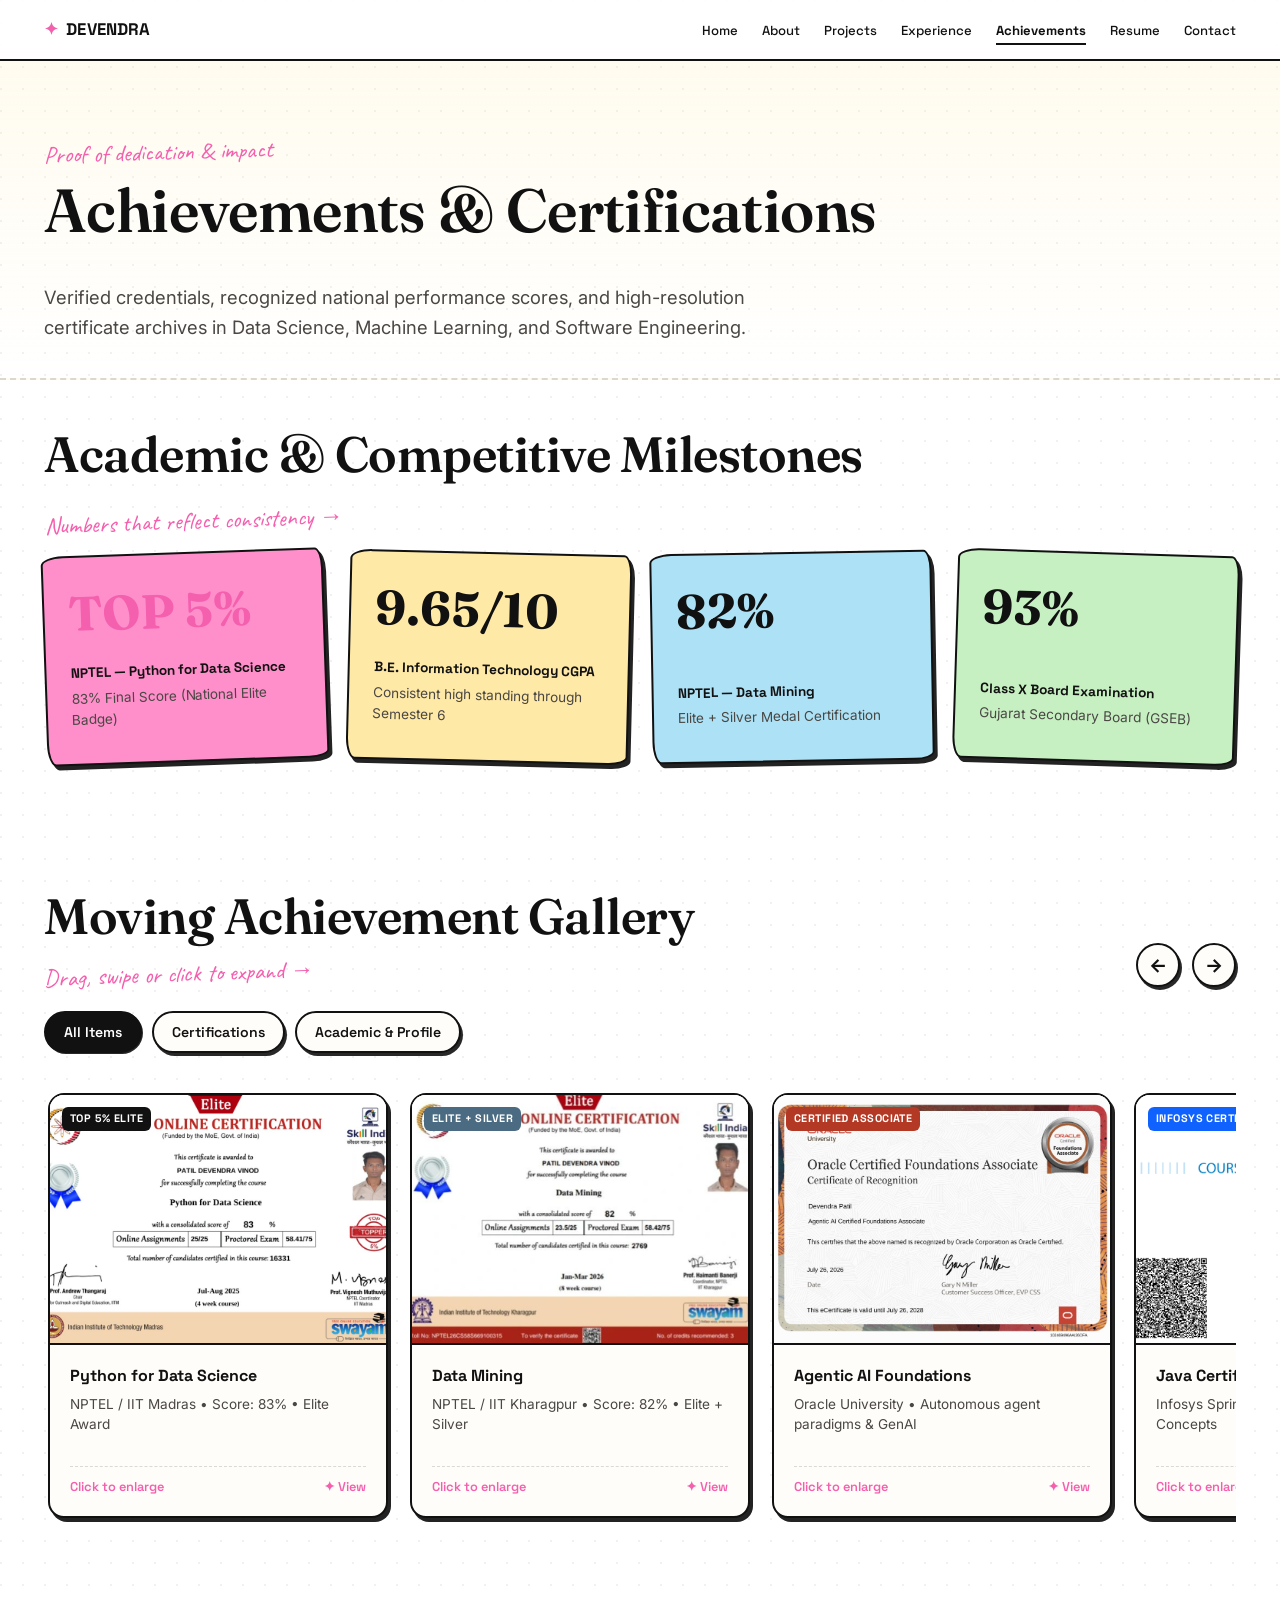
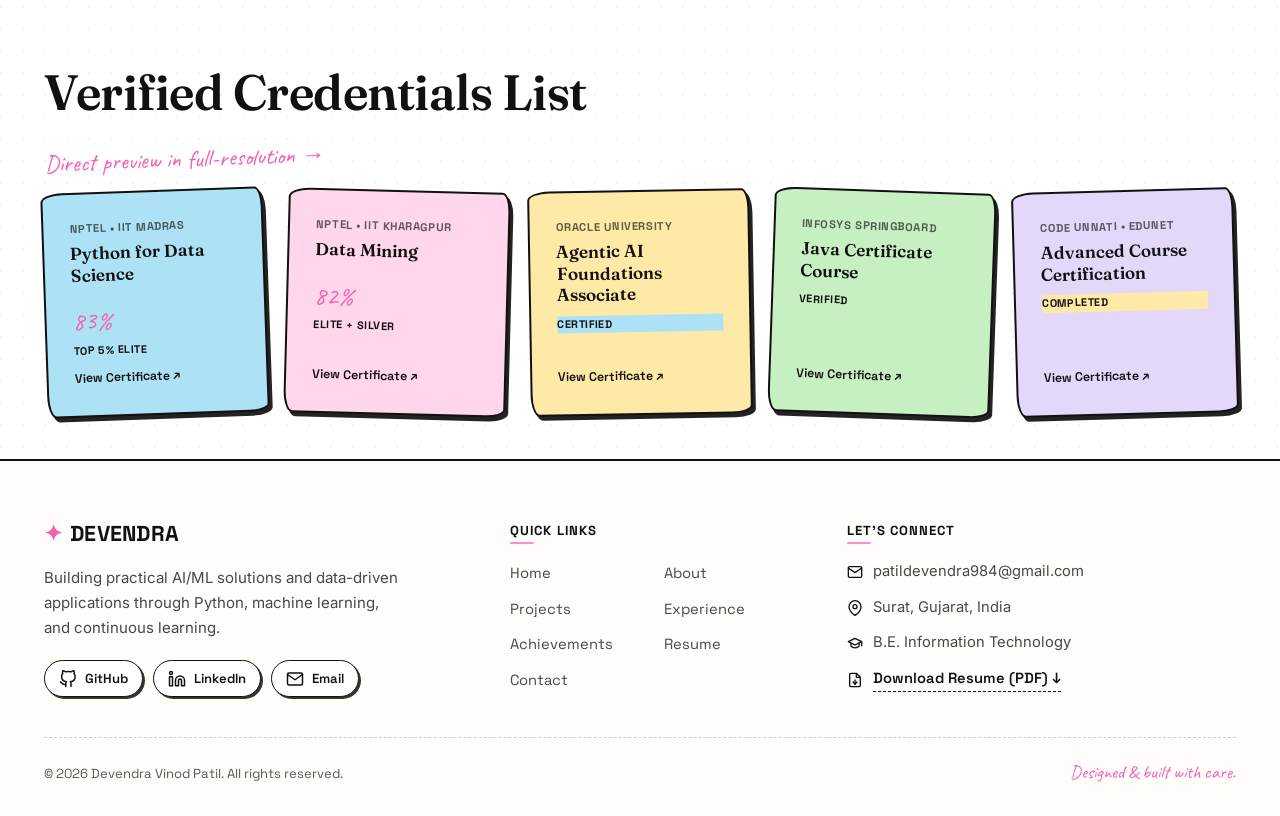
==== achievements.html @ 569b4547 "feat: portfolio release with responsive case studies and contact social icons" ====
<!DOCTYPE html>
<html lang="en">

<head>
    <meta charset="UTF-8">
    <meta name="viewport" content="width=device-width, initial-scale=1.0">
    <title>Achievements &amp; Certifications — Devendra Vinod Patil | AI/ML Portfolio</title>
    <meta name="description"
        content="Verified certifications, academic honors, and moving achievement photo gallery of Devendra Vinod Patil — NPTEL Elite, CGPA 9.65/10, Oracle, Infosys, and Code Unnati credentials.">
    <meta property="og:title" content="Achievements & Certifications — Devendra Vinod Patil | AI/ML Portfolio">
    <meta property="og:description" content="Department topper honors, academic merit awards, and certified credentials from Oracle, NPTEL, Infosys, and Edunet.">
    <meta property="og:type" content="website">
    <meta property="og:image" content="images/award-ckpcet-silver.png">
    <meta name="twitter:card" content="summary_large_image">

    <meta name="author" content="Devendra Vinod Patil">

    <!-- Google Fonts -->
    <link rel="preconnect" href="https://fonts.googleapis.com">
    <link rel="preconnect" href="https://fonts.gstatic.com" crossorigin>
    <link
        href="https://fonts.googleapis.com/css2?family=Fraunces:ital,opsz,wght@0,9..144,300;0,9..144,450;0,9..144,600;0,9..144,700;0,9..144,900;1,9..144,500&family=Space+Grotesk:wght@400;500;600;700&family=Caveat:wght@500;600;700&family=Inter:wght@400;500;600&display=swap"
        rel="stylesheet">

    <link rel="stylesheet" href="css/style.css">
    <link rel="icon" type="image/svg+xml" href="favicon.svg">
</head>

<body>

    <!-- HEADER & NAVIGATION -->
    <header>
        <div class="nav-inner">
            <a href="index.html" class="logo"><span class="star">&#10022;</span> DEVENDRA</a>
            <nav class="primary-nav" aria-label="Primary">
                <ul class="nav-links">
                    <li><a href="index.html">Home</a></li>
                    <li><a href="about.html">About</a></li>
                    <li><a href="projects.html">Projects</a></li>
                    <li><a href="experience.html">Experience</a></li>
                    <li><a href="achievements.html" class="nav-active">Achievements</a></li>
                    <li><a href="resume.html">Resume</a></li>
                    <li><a href="contact.html">Contact</a></li>
                </ul>
            </nav>
            <button class="burger" id="burger" aria-label="Open menu" aria-expanded="false">
                <span></span><span></span><span></span>
            </button>
        </div>
    </header>

    <!-- MOBILE OVERLAY MENU -->
    <div class="mobile-menu" id="mobileMenu">
        <button class="mm-close" id="mmClose" aria-label="Close menu">&times;</button>
        <a href="index.html" class="mm-link">Home</a>
        <a href="about.html" class="mm-link">About</a>
        <a href="projects.html" class="mm-link">Projects</a>
        <a href="experience.html" class="mm-link">Experience</a>
        <a href="achievements.html" class="mm-link">Achievements</a>
        <a href="resume.html" class="mm-link">Resume</a>
        <a href="contact.html" class="mm-link">Contact</a>
    </div>

    <main id="top">

        <!-- PAGE HERO -->
        <section class="page-hero">
            <div class="container">
                <span class="hero-eyebrow">Proof of dedication &amp; impact</span>
                <h1>Achievements &amp; Certifications</h1>
                <svg class="doodle-underline" viewBox="0 0 150 14" aria-hidden="true">
                    <path d="M3 8 Q 40 -2, 75 8 T 147 8" />
                </svg>
                <p class="page-hero-sub">
                    Verified credentials, recognized national performance scores, and high-resolution certificate
                    archives in Data Science, Machine Learning, and Software Engineering.
                </p>
            </div>
        </section>

        <!-- ACADEMIC MILESTONES NUMERICAL GRID -->
        <section id="academic-milestones" style="padding-top:48px; padding-bottom:48px;">
            <div class="container">
                <div class="section-head reveal">
                    <h2>Academic &amp; Competitive Milestones</h2>
                    <span class="section-tag">Numbers that reflect consistency &rarr;</span>
                </div>

                <div class="ach-grid">
                    <!-- Achievement 1 -->
                    <div class="card ach-card reveal">
                        <div class="ach-num" style="color:var(--pink-deep);">TOP 5%</div>
                        <div>
                            <div class="ach-label">NPTEL — Python for Data Science</div>
                            <div class="ach-sub">83% Final Score (National Elite Badge)</div>
                        </div>
                    </div>

                    <!-- Achievement 2 -->
                    <div class="card ach-card reveal reveal-delay-1">
                        <div class="ach-num">9.65/10</div>
                        <div>
                            <div class="ach-label">B.E. Information Technology CGPA</div>
                            <div class="ach-sub">Consistent high standing through Semester 6</div>
                        </div>
                    </div>

                    <!-- Achievement 3 -->
                    <div class="card ach-card reveal reveal-delay-2">
                        <div class="ach-num">82%</div>
                        <div>
                            <div class="ach-label">NPTEL — Data Mining</div>
                            <div class="ach-sub">Elite + Silver Medal Certification</div>
                        </div>
                    </div>

                    <!-- Achievement 4 -->
                    <div class="card ach-card reveal reveal-delay-3">
                        <div class="ach-num">93%</div>
                        <div>
                            <div class="ach-label">Class X Board Examination</div>
                            <div class="ach-sub">Gujarat Secondary Board (GSEB)</div>
                        </div>
                    </div>
                </div>
            </div>
        </section>

        <!-- MOVING PHOTO GALLERY & CERTIFICATE VIEWER -->
        <section class="gallery-section" id="gallery">
            <div class="container">
                <div class="gallery-header-row">
                    <div>
                        <div class="section-head" style="margin-bottom:0;">
                            <h2>Moving Achievement Gallery</h2>
                            <span class="section-tag">Drag, swipe or click to expand &rarr;</span>
                        </div>
                    </div>

                    <!-- Controls for Manual Carousel Interaction -->
                    <div class="gallery-controls">
                        <button class="gallery-ctrl-btn" id="galleryPrevBtn"
                            aria-label="Previous certificate">&larr;</button>
                        <button class="gallery-ctrl-btn" id="galleryNextBtn"
                            aria-label="Next certificate">&rarr;</button>
                    </div>
                </div>

                <!-- Gallery Category Filter Tabs -->
                <div class="filter-bar" style="margin-top:10px; margin-bottom:24px;">
                    <button class="gallery-filter-btn filter-btn active" data-gallery-filter="all">All Items</button>
                    <button class="gallery-filter-btn filter-btn" data-gallery-filter="cert">Certifications</button>
                    <button class="gallery-filter-btn filter-btn" data-gallery-filter="academic">Academic &amp;
                        Profile</button>
                </div>

                <!-- Horizontal Sliding Track -->
                <div class="gallery-track-wrap" id="galleryTrackWrap" tabindex="0"
                    aria-label="Interactive certificate and achievement gallery">
                    <div class="gallery-track">

                        <!-- Item 1: NPTEL Python -->
                        <div class="gallery-card" data-category="cert" data-img="images/cert-nptel-python.png"
                            data-title="NPTEL: Python for Data Science"
                            data-caption="Elite Badge — 83% Score (Top 5% National Candidate). Ministry of Education, Govt. of India."
                            data-alt="NPTEL Python for Data Science Certificate">
                            <div class="gallery-img-wrap">
                                <span class="gallery-card-badge">Top 5% Elite</span>
                                <img src="images/cert-nptel-python.png" alt="NPTEL Python for Data Science"
                                    loading="lazy">
                            </div>
                            <div class="gallery-card-body">
                                <div>
                                    <div class="gallery-card-title">Python for Data Science</div>
                                    <p class="gallery-card-caption">NPTEL / IIT Madras &bull; Score: 83% &bull; Elite
                                        Award</p>
                                </div>
                                <div class="gallery-card-footer">
                                    <span>Click to enlarge</span>
                                    <span>&#10022; View</span>
                                </div>
                            </div>
                        </div>

                        <!-- Item 2: NPTEL Data Mining -->
                        <div class="gallery-card" data-category="cert" data-img="images/cert-nptel-data-mining.png"
                            data-title="NPTEL: Data Mining"
                            data-caption="Elite + Silver Medal with 82% Score. Rigorous evaluation in association with IIT Kharagpur."
                            data-alt="NPTEL Data Mining Certificate">
                            <div class="gallery-img-wrap">
                                <span class="gallery-card-badge" style="background:#4A6B82;">Elite + Silver</span>
                                <img src="images/cert-nptel-data-mining.png" alt="NPTEL Data Mining Certificate"
                                    loading="lazy">
                            </div>
                            <div class="gallery-card-body">
                                <div>
                                    <div class="gallery-card-title">Data Mining</div>
                                    <p class="gallery-card-caption">NPTEL / IIT Kharagpur &bull; Score: 82% &bull; Elite
                                        + Silver</p>
                                </div>
                                <div class="gallery-card-footer">
                                    <span>Click to enlarge</span>
                                    <span>&#10022; View</span>
                                </div>
                            </div>
                        </div>

                        <!-- Item 3: Oracle / Agentic AI -->
                        <div class="gallery-card" data-category="cert" data-img="images/cert-oracle.png"
                            data-title="Agentic AI: Certified Foundations Associate"
                            data-caption="Oracle University certified credential in autonomous agent architectures, foundational LLM models, and prompt workflows."
                            data-alt="Agentic AI Certified Foundations Associate Certificate">
                            <div class="gallery-img-wrap">
                                <span class="gallery-card-badge" style="background:#B33924;">Certified Associate</span>
                                <img src="images/cert-oracle.png" alt="Agentic AI Certified Foundations Associate"
                                    loading="lazy">
                            </div>
                            <div class="gallery-card-body">
                                <div>
                                    <div class="gallery-card-title">Agentic AI Foundations</div>
                                    <p class="gallery-card-caption">Oracle University &bull; Autonomous agent paradigms
                                        &amp; GenAI</p>
                                </div>
                                <div class="gallery-card-footer">
                                    <span>Click to enlarge</span>
                                    <span>&#10022; View</span>
                                </div>
                            </div>
                        </div>

                        <!-- Item 4: Infosys Java -->
                        <div class="gallery-card" data-category="cert" data-img="images/cert-infosys.png"
                            data-title="Infosys Springboard: Java Certificate Course"
                            data-caption="Comprehensive certification in Object-Oriented Programming, Java collections, and modular application development."
                            data-alt="Infosys Java Certificate">
                            <div class="gallery-img-wrap">
                                <span class="gallery-card-badge" style="background:#0F62FE;">Infosys Certified</span>
                                <img src="images/cert-infosys.png" alt="Infosys Java Certificate Course" loading="lazy">
                            </div>
                            <div class="gallery-card-body">
                                <div>
                                    <div class="gallery-card-title">Java Certificate Course</div>
                                    <p class="gallery-card-caption">Infosys Springboard &bull; Core Java &amp; OOP
                                        Concepts</p>
                                </div>
                                <div class="gallery-card-footer">
                                    <span>Click to enlarge</span>
                                    <span>&#10022; View</span>
                                </div>
                            </div>
                        </div>

                        <!-- Item 5: Edunet / Code Unnati -->
                        <div class="gallery-card" data-category="cert" data-img="images/cert-edunet.png"
                            data-title="Code Unnati: Advanced Course Certification"
                            data-caption="Edunet Foundation &amp; SAP Code Unnati advanced industry curriculum in digital technologies."
                            data-alt="Code Unnati Advanced Course Certificate">
                            <div class="gallery-img-wrap">
                                <span class="gallery-card-badge" style="background:#198038;">Foundation Award</span>
                                <img src="images/cert-edunet.png" alt="Code Unnati Advanced Course Certificate"
                                    loading="lazy">
                            </div>
                            <div class="gallery-card-body">
                                <div>
                                    <div class="gallery-card-title">Code Unnati Advanced Course</div>
                                    <p class="gallery-card-caption">Edunet Foundation / SAP &bull; Advanced Tech
                                        Curriculum</p>
                                </div>
                                <div class="gallery-card-footer">
                                    <span>Click to enlarge</span>
                                    <span>&#10022; View</span>
                                </div>
                            </div>
                        </div>

                        <!-- Item 6: Digital Learning Excellence Award — CKPCET Campus -->
                        <div class="gallery-card" data-category="academic" data-img="images/award-ckpcet-silver.png"
                            data-title="Digital Learning Excellence Award — CKPCET"
                            data-caption="Award Ceremony at C.K. Pithawala College Campus — Silver Medal &amp; Recognition for NPTEL Python for Data Science (IT Department)."
                            data-alt="Devendra receiving Digital Learning Excellence Award at CKPCET">
                            <div class="gallery-img-wrap">
                                <span class="gallery-card-badge" style="background:#f45fae;">Award Ceremony</span>
                                <img src="images/award-ckpcet-silver.png" alt="CKPCET Award Ceremony" class="pos-faces"
                                    loading="lazy">
                            </div>
                            <div class="gallery-card-body">
                                <div>
                                    <div class="gallery-card-title">Digital Learning Excellence Award</div>
                                    <p class="gallery-card-caption">CKPCET Campus &bull; Silver Medal &bull; Python for
                                        Data Science</p>
                                </div>
                                <div class="gallery-card-footer">
                                    <span>Click to enlarge</span>
                                    <span>&#10022; View</span>
                                </div>
                            </div>
                        </div>

                        <!-- Item 7: Certificate of Appreciation — Top Ranker -->
                        <div class="gallery-card" data-category="academic"
                            data-img="images/award-topper-certificate.png"
                            data-title="Certificate of Appreciation — Top Ranker"
                            data-caption="Felicitation and Certificate of Appreciation awarded to Patil Devendra Vinod as Top Ranker in Information Technology."
                            data-alt="Certificate of Appreciation Top Ranker">
                            <div class="gallery-img-wrap">
                                <span class="gallery-card-badge" style="background:#0F62FE;">Top Ranker</span>
                                <img src="images/award-topper-certificate.png"
                                    alt="Top Ranker Certificate of Appreciation" loading="lazy">
                            </div>
                            <div class="gallery-card-body">
                                <div>
                                    <div class="gallery-card-title">Top Ranker Recognition</div>
                                    <p class="gallery-card-caption">Certificate of Appreciation &bull; Department of
                                        Information Technology&bull;Dewang Mehta IT Award</p>
                                </div>
                                <div class="gallery-card-footer">
                                    <span>Click to enlarge</span>
                                    <span>&#10022; View</span>
                                </div>
                            </div>
                        </div>

                        <!-- Item 8: Felicitation of Toppers Stage Ceremony -->
                        <div class="gallery-card" data-category="academic"
                            data-img="images/award-felicitation-toppers.png"
                            data-title="Felicitation of Toppers Ceremony"
                            data-caption="Grand Felicitation of Toppers stage ceremony with distinguished academic dignitaries and faculty."
                            data-alt="Felicitation of Toppers Ceremony">
                            <div class="gallery-img-wrap">
                                <span class="gallery-card-badge" style="background:#198038;">Felicitation</span>
                                <img src="images/award-felicitation-toppers.png"
                                    alt="Felicitation of Toppers Stage Ceremony" class="pos-faces" loading="lazy">
                            </div>
                            <div class="gallery-card-body">
                                <div>
                                    <div class="gallery-card-title">Felicitation of Toppers</div>
                                    <p class="gallery-card-caption">Stage Ceremony &bull; Honoring High Academic
                                        Achievers</p>
                                </div>
                                <div class="gallery-card-footer">
                                    <span>Click to enlarge</span>
                                    <span>&#10022; View</span>
                                </div>
                            </div>
                        </div>

                        <!-- Item 9: Vibe Coding Seminar Felicitation -->
                        <div class="gallery-card" data-category="academic" data-img="images/award-jivan-jyot-trust.png"
                            data-title="Vibe Coding Seminar Felicitation"
                            data-caption="Felicitation by the college during a Vibe Coding seminar delivered as a representative of Technetics IT, recognizing technical knowledge sharing and contribution to student learning."
                            data-alt="Felicitation during a Vibe Coding seminar at Jivan Jyot Trust">

                            <div class="gallery-img-wrap">
                                <span class="gallery-card-badge" style="background:#8a3ffc;">
                                    Seminar Felicitation
                                </span>

                                <img src="images/award-jivan-jyot-trust.png"
                                    alt="Vibe Coding seminar felicitation at Jivan Jyot Trust"
                                    class="pos-faces" loading="lazy">
                            </div>

                            <div class="gallery-card-body">
                                <div>
                                    <div class="gallery-card-title">
                                        Vibe Coding Seminar &amp; Felicitation
                                    </div>

                                    <p class="gallery-card-caption">
                                        Technetics IT &bull; College Seminar &bull; Recognition for Knowledge Sharing
                                    </p>
                                </div>

                                <div class="gallery-card-footer">
                                    <span>Click to enlarge</span>
                                    <span>&#10022; View</span>
                                </div>
                            </div>
                        </div>

                        <!-- Item 10: Vibe Coding Seminar Group Photo with Principal -->
                        <div class="gallery-card" data-category="academic" data-img="images/award-amroli-faculty.png"
                            data-title="Vibe Coding Seminar with College Principal"
                            data-caption="Group photograph with the college principal during a college visit to deliver a Vibe Coding seminar representing Technetics IT."
                            data-alt="Group photo with college principal during a Vibe Coding seminar">

                            <div class="gallery-img-wrap">
                                <span class="gallery-card-badge" style="background:#4A6B82;">
                                    Seminar Visit
                                </span>

                                <img src="images/award-amroli-faculty.png"
                                    alt="Group photo with college principal during a Vibe Coding seminar"
                                    class="pos-faces" loading="lazy">
                            </div>

                            <div class="gallery-card-body">
                                <div>
                                    <div class="gallery-card-title">
                                        Vibe Coding Seminar &amp; College Visit
                                    </div>

                                    <p class="gallery-card-caption">
                                        Technetics IT &bull; Technical Seminar &bull; Interaction with College Principal
                                    </p>
                                </div>

                                <div class="gallery-card-footer">
                                    <span>Click to enlarge</span>
                                    <span>&#10022; View</span>
                                </div>
                            </div>
                        </div>

                    </div>
                </div>
            </div>
        </section>

        <!-- DETAILED CERTIFICATIONS DIRECTORY -->
        <section id="certifications" style="padding-top:40px;">
            <div class="container">
                <div class="section-head reveal">
                    <h2>Verified Credentials List</h2>
                    <span class="section-tag">Direct preview in full-resolution &rarr;</span>
                </div>

                <div class="cert-grid">
                    <!-- Cert 1 -->
                    <div class="card cert-card reveal">
                        <div>
                            <div class="cert-org">NPTEL &bull; IIT MADRAS</div>
                            <div class="cert-name">Python for Data Science</div>
                        </div>
                        <div>
                            <div class="cert-score">83%</div>
                            <div class="cert-badge">TOP 5% ELITE</div>
                        </div>
                        <a href="images/cert-nptel-python.png" class="cert-link"
                            data-title="NPTEL Python for Data Science"
                            data-caption="Elite Top 5% Certificate — 83% Score">View Certificate &#8599;</a>
                    </div>

                    <!-- Cert 2 -->
                    <div class="card cert-card reveal reveal-delay-1">
                        <div>
                            <div class="cert-org">NPTEL &bull; IIT KHARAGPUR</div>
                            <div class="cert-name">Data Mining</div>
                        </div>
                        <div>
                            <div class="cert-score">82%</div>
                            <div class="cert-badge">ELITE + SILVER</div>
                        </div>
                        <a href="images/cert-nptel-data-mining.png" class="cert-link" data-title="NPTEL Data Mining"
                            data-caption="Elite + Silver Medal Certificate — 82% Score">View Certificate &#8599;</a>
                    </div>

                    <!-- Cert 3 -->
                    <div class="card cert-card reveal reveal-delay-2">
                        <div>
                            <div class="cert-org">ORACLE UNIVERSITY</div>
                            <div class="cert-name">Agentic AI Foundations Associate</div>
                        </div>
                        <div>
                            <div class="cert-badge" style="background:var(--blue); color:var(--ink);">CERTIFIED</div>
                        </div>
                        <a href="images/cert-oracle.png" class="cert-link" data-title="Agentic AI Foundations Associate"
                            data-caption="Oracle University Certified Credential">View Certificate &#8599;</a>
                    </div>

                    <!-- Cert 4 -->
                    <div class="card cert-card reveal reveal-delay-3">
                        <div>
                            <div class="cert-org">INFOSYS SPRINGBOARD</div>
                            <div class="cert-name">Java Certificate Course</div>
                        </div>
                        <div>
                            <div class="cert-badge" style="background:var(--green); color:var(--ink);">VERIFIED</div>
                        </div>
                        <a href="images/cert-infosys.png" class="cert-link" data-title="Infosys Java Certificate Course"
                            data-caption="Infosys Springboard Verified Java Certificate">View Certificate &#8599;</a>
                    </div>

                    <!-- Cert 5 -->
                    <div class="card cert-card reveal reveal-delay-4">
                        <div>
                            <div class="cert-org">CODE UNNATI &bull; EDUNET</div>
                            <div class="cert-name">Advanced Course Certification</div>
                        </div>
                        <div>
                            <div class="cert-badge" style="background:var(--yellow); color:var(--ink);">COMPLETED</div>
                        </div>
                        <a href="images/cert-edunet.png" class="cert-link" data-title="Code Unnati Advanced Course"
                            data-caption="Edunet Foundation &amp; SAP Certified">View Certificate &#8599;</a>
                    </div>
                </div>
            </div>
        </section>

    </main>

    <!-- FOOTER -->
    <footer class="site-footer">
        <div class="container">
            <div class="footer-grid">
                <!-- Column 1: Brand & Introduction -->
                <div class="footer-col footer-brand-col">
                    <a href="index.html" class="logo footer-logo" aria-label="Devendra Patil Homepage">
                        <span class="star">&#10022;</span> DEVENDRA
                    </a>
                    <p class="footer-tagline">
                        Building practical AI/ML solutions and data-driven applications through Python, machine learning, and continuous learning.
                    </p>
                    <div class="footer-social-pills" aria-label="Social profiles">
                        <a href="https://github.com/Devendra-Vinod-Patil" target="_blank" rel="noopener noreferrer" class="footer-social-btn" aria-label="GitHub Profile">
                            <svg width="18" height="18" viewBox="0 0 24 24" fill="none" stroke="currentColor" stroke-width="2" stroke-linecap="round" stroke-linejoin="round" aria-hidden="true"><path d="M9 19c-5 1.5-5-2.5-7-3m14 6v-3.87a3.37 3.37 0 0 0-.94-2.61c3.14-.35 6.44-1.54 6.44-7A5.44 5.44 0 0 0 20 4.77 5.07 5.07 0 0 0 19.91 1S18.73.65 16 2.48a13.38 13.38 0 0 0-7 0C6.27.65 5.09 1 5.09 1A5.07 5.07 0 0 0 5 4.77a5.44 5.44 0 0 0-1.5 3.78c0 5.42 3.3 6.61 6.44 7A3.37 3.37 0 0 0 9 18.13V22"></path></svg>
                            <span>GitHub</span>
                        </a>
                        <a href="https://linkedin.com/in/devendra984" target="_blank" rel="noopener noreferrer" class="footer-social-btn" aria-label="LinkedIn Profile">
                            <svg width="18" height="18" viewBox="0 0 24 24" fill="none" stroke="currentColor" stroke-width="2" stroke-linecap="round" stroke-linejoin="round" aria-hidden="true"><path d="M16 8a6 6 0 0 1 6 6v7h-4v-7a2 2 0 0 0-2-2 2 2 0 0 0-2 2v7h-4v-7a6 6 0 0 1 6-6z"></path><rect x="2" y="9" width="4" height="12"></rect><circle cx="4" cy="4" r="2"></circle></svg>
                            <span>LinkedIn</span>
                        </a>
                        <a href="mailto:patildevendra984@gmail.com" class="footer-social-btn" aria-label="Send Email">
                            <svg width="18" height="18" viewBox="0 0 24 24" fill="none" stroke="currentColor" stroke-width="2" stroke-linecap="round" stroke-linejoin="round" aria-hidden="true"><path d="M4 4h16c1.1 0 2 .9 2 2v12c0 1.1-.9 2-2 2H4c-1.1 0-2-.9-2-2V6c0-1.1.9-2 2-2z"></path><polyline points="22,6 12,13 2,6"></polyline></svg>
                            <span>Email</span>
                        </a>
                    </div>
                </div>

                <!-- Column 2: Quick Navigation -->
                <div class="footer-col footer-nav-col">
                    <h3 class="footer-heading">Quick Links</h3>
                    <ul class="footer-links-grid">
                        <li><a href="index.html">Home</a></li>
                        <li><a href="about.html">About</a></li>
                        <li><a href="projects.html">Projects</a></li>
                        <li><a href="experience.html">Experience</a></li>
                        <li><a href="achievements.html">Achievements</a></li>
                        <li><a href="resume.html">Resume</a></li>
                        <li><a href="contact.html">Contact</a></li>
                    </ul>
                </div>

                <!-- Column 3: Contact & Professional Details -->
                <div class="footer-col footer-contact-col">
                    <h3 class="footer-heading">Let&rsquo;s Connect</h3>
                    <ul class="footer-contact-list">
                        <li>
                            <svg class="footer-item-icon" width="16" height="16" viewBox="0 0 24 24" fill="none" stroke="currentColor" stroke-width="2" stroke-linecap="round" stroke-linejoin="round" aria-hidden="true"><path d="M4 4h16c1.1 0 2 .9 2 2v12c0 1.1-.9 2-2 2H4c-1.1 0-2-.9-2-2V6c0-1.1.9-2 2-2z"></path><polyline points="22,6 12,13 2,6"></polyline></svg>
                            <a href="mailto:patildevendra984@gmail.com" class="footer-contact-link">patildevendra984@gmail.com</a>
                        </li>
                        <li>
                            <svg class="footer-item-icon" width="16" height="16" viewBox="0 0 24 24" fill="none" stroke="currentColor" stroke-width="2" stroke-linecap="round" stroke-linejoin="round" aria-hidden="true"><path d="M21 10c0 7-9 13-9 13s-9-6-9-13a9 9 0 0 1 18 0z"></path><circle cx="12" cy="10" r="3"></circle></svg>
                            <span>Surat, Gujarat, India</span>
                        </li>
                        <li>
                            <svg class="footer-item-icon" width="16" height="16" viewBox="0 0 24 24" fill="none" stroke="currentColor" stroke-width="2" stroke-linecap="round" stroke-linejoin="round" aria-hidden="true"><path d="M22 10v6M2 10l10-5 10 5-10 5z"></path><path d="M6 12v5c3 3 9 3 12 0v-5"></path></svg>
                            <span>B.E. Information Technology</span>
                        </li>
                        <li class="footer-resume-item">
                            <svg class="footer-item-icon" width="16" height="16" viewBox="0 0 24 24" fill="none" stroke="currentColor" stroke-width="2" stroke-linecap="round" stroke-linejoin="round" aria-hidden="true"><path d="M14 2H6a2 2 0 0 0-2 2v16a2 2 0 0 0 2 2h12a2 2 0 0 0 2-2V8z"></path><polyline points="14 2 14 8 20 8"></polyline><line x1="12" y1="18" x2="12" y2="12"></line><line x1="9" y1="15" x2="12" y2="18"></line><line x1="15" y1="15" x2="12" y2="18"></line></svg>
                            <a href="Devendra_Vinod_Patil_Resume.pdf" download="Devendra_Vinod_Patil_Resume.pdf" class="footer-contact-link footer-resume-link">
                                Download Resume (PDF) &darr;
                            </a>
                        </li>
                    </ul>
                </div>
            </div>

            <!-- Bottom Copyright Bar -->
            <div class="footer-bottom-bar">
                <span class="footer-copy">&copy; 2026 Devendra Vinod Patil. All rights reserved.</span>
                <span class="footer-craft">Designed &amp; built with care.</span>
            </div>
        </div>
    </footer>

    <!-- Lightbox Dialog Component -->
    <dialog id="certModal">
        <div class="lightbox-content">
            <div class="lightbox-header">
                <span class="lightbox-title" id="certModalTitle">Preview</span>
                <button class="lightbox-close-btn" id="certModalClose" aria-label="Close dialog">&times;</button>
            </div>
            <img class="lightbox-img" id="certModalImg" src="" alt="Full view">
            <p class="lightbox-caption" id="certModalCaption"></p>
        </div>
    </dialog>

    <script src="js/main.js"></script>
</body>

</html>
---- css/style.css ----
/* ============================================================
   DEVENDRA VINOD PATIL — PORTFOLIO STYLESHEET
   ============================================================
   TABLE OF CONTENTS:
   0. RESET & ACCESSIBILITY
   1. DESIGN TOKENS (COLORS, FONTS, SHADOWS)
   2. BASE & GLOBAL TYPOGRAPHY
   3. BUTTONS & UI COMPONENTS
   4. HEADER & NAVIGATION
   5. MOBILE MENU
   6. HERO SECTION
   7. ABOUT SECTION
   8. SKILLS SECTION
   9. PROJECTS SECTION
   10. EXPERIENCE / TIMELINE SECTION
   11. CERTIFICATIONS SECTION
   12. ACHIEVEMENTS SECTION
   13. CONTACT SECTION & FORM
   14. FOOTER SECTION
   15. RESPONSIVE MEDIA QUERIES
============================================================ */

/* ============================================================
   0. RESET & ACCESSIBILITY
============================================================ */
*,
*::before,
*::after {
    box-sizing: border-box;
    margin: 0;
    padding: 0;
}

html {
    scroll-behavior: smooth;
}

/* Accessibility: Respect user motion preferences */
@media (prefers-reduced-motion: reduce) {
    html {
        scroll-behavior: auto;
    }

    *,
    *::before,
    *::after {
        animation-duration: 0.001ms !important;
        animation-iteration-count: 1 !important;
        transition-duration: 0.001ms !important;
        scroll-behavior: auto !important;
    }
}

img,
svg {
    display: block;
    max-width: 100%;
}

a {
    color: inherit;
    text-decoration: none;
}

button {
    font: inherit;
    cursor: pointer;
    background: none;
    border: none;
    color: inherit;
}

ul {
    list-style: none;
}

input,
textarea {
    font: inherit;
    color: inherit;
}

/* ============================================================
   1. DESIGN TOKENS (MODIFY COLORS & FONTS HERE)
============================================================ */
:root {
    /* Color Palette */
    --bg: #FFFFFF;
    --paper: #FFFDF9;
    --ink: #111111;
    --ink-soft: #4a4744;
    --pink: #FF8FCB;
    --pink-deep: #f45fae;
    --pink-soft: #FFD6EC;
    --yellow: #FFE9A6;
    --blue: #ADE2F6;
    --green: #C7F0C2;
    --lavender: #E3D8FA;
    --border: #111111;

    /* Styling Effects & Borders */
    --radius-note: 22px 8px 20px 9px/9px 20px 8px 22px;
    --shadow-flat: 3px 4px 0 rgba(17, 17, 17, 0.92);
    --shadow-flat-sm: 2px 3px 0 rgba(17, 17, 17, 0.9);

    /* Typography Families */
    --ff-display: 'Fraunces', serif;
    --ff-ui: 'Space Grotesk', sans-serif;
    --ff-hand: 'Caveat', cursive;
    --ff-body: 'Inter', sans-serif;

    /* Layout Max Width */
    --maxw: 1240px;
}

/* ============================================================
   2. BASE & GLOBAL TYPOGRAPHY
============================================================ */
body {
    background: var(--bg);
    color: var(--ink);
    font-family: var(--ff-body);
    font-size: 16px;
    line-height: 1.6;
    -webkit-font-smoothing: antialiased;
    overflow-x: hidden;
    background-image:
        radial-gradient(circle, rgba(17, 17, 17, 0.06) 1px, transparent 1px);
    background-size: 22px 22px;
    background-position: -10px -10px;
}

::selection {
    background: var(--pink);
    color: var(--ink);
}

:focus-visible {
    outline: 2.5px solid var(--ink);
    outline-offset: 3px;
    border-radius: 2px;
}

.container {
    width: 100%;
    max-width: var(--maxw);
    margin: 0 auto;
    padding: 0 24px;
}

h1,
h2,
h3,
h4 {
    font-family: var(--ff-display);
    font-weight: 600;
    line-height: 1.05;
    letter-spacing: -0.01em;
}

.eyebrow {
    font-family: var(--ff-ui);
    font-size: 0.78rem;
    font-weight: 600;
    letter-spacing: 0.04em;
    color: var(--ink);
    display: inline-flex;
    align-items: center;
    gap: 8px;
}

.section-head {
    display: flex;
    flex-direction: column;
    gap: 6px;
    margin-bottom: 28px;
    position: relative;
}

.section-head h2 {
    font-size: clamp(2rem, 4.6vw, 3.1rem);
    font-weight: 600;
}

.section-tag {
    font-family: var(--ff-hand);
    font-size: 1.5rem;
    color: var(--pink-deep);
    transform: rotate(-2deg);
    display: inline-block;
}

.doodle-underline {
    width: 150px;
    max-width: 60%;
    height: 14px;
    margin-top: 2px;
}

.doodle-underline path {
    fill: none;
    stroke: var(--pink);
    stroke-width: 5;
    stroke-linecap: round;
    stroke-dasharray: 220;
    stroke-dashoffset: 220;
    transition: stroke-dashoffset 1s cubic-bezier(.4, 0, .2, 1);
}

.in-view .doodle-underline path {
    stroke-dashoffset: 0;
}

section {
    padding: 44px 0;
    position: relative;
}

.star {
    color: var(--pink-deep);
}

/* Scroll Reveal Animations */
.reveal {
    opacity: 0;
    transform: translateY(26px);
    transition: opacity .7s cubic-bezier(.2, .6, .2, 1), transform .7s cubic-bezier(.2, .6, .2, 1);
}

.reveal.in-view {
    opacity: 1;
    transform: translateY(0);
}

.reveal-delay-1 { transition-delay: .08s; }
.reveal-delay-2 { transition-delay: .16s; }
.reveal-delay-3 { transition-delay: .24s; }
.reveal-delay-4 { transition-delay: .32s; }

/* ============================================================
   3. BUTTONS & UI COMPONENTS
============================================================ */
.btn {
    font-family: var(--ff-ui);
    font-weight: 600;
    font-size: 1rem;
    padding: 16px 32px;
    border: 2.5px solid var(--ink);
    border-radius: 100px;
    display: inline-flex;
    align-items: center;
    gap: 12px;
    background: var(--bg);
    box-shadow: var(--shadow-flat-sm);
    transition: transform .18s ease, box-shadow .18s ease, background .18s ease;
    white-space: nowrap;
}

.btn:hover {
    transform: translate(-2px, -2px);
    box-shadow: 5px 6px 0 rgba(17, 17, 17, .92);
}

.btn:active {
    transform: translate(0, 0);
    box-shadow: 1px 1px 0 rgba(17, 17, 17, .92);
}

.btn-solid { background: var(--pink); }
.btn-ghost { background: transparent; }
.btn-sm { padding: 9px 16px; font-size: 0.82rem; }

/* Generic Sticky Card Look */
.card {
    border: 2px solid var(--ink);
    border-radius: var(--radius-note);
    background: var(--paper);
    box-shadow: var(--shadow-flat);
    padding: 26px;
    transition: transform .25s ease, box-shadow .25s ease;
}

.card:hover {
    transform: translate(-3px, -4px) rotate(0deg) !important;
    box-shadow: 6px 8px 0 rgba(17, 17, 17, .92);
}

.pin {
    position: absolute;
    width: 26px;
    height: 26px;
    top: -13px;
    left: 50%;
    transform: translateX(-50%) rotate(-8deg);
    z-index: 3;
}

/* ============================================================
   4. HEADER & NAVIGATION
============================================================ */
header {
    position: sticky;
    top: 0;
    z-index: 200;
    background: rgba(255, 255, 255, 0.82);
    backdrop-filter: blur(10px);
    -webkit-backdrop-filter: blur(10px);
    border-bottom: 2px solid var(--ink);
}

.nav-inner {
    display: flex;
    align-items: center;
    justify-content: space-between;
    padding: 16px 24px;
    max-width: var(--maxw);
    margin: 0 auto;
}

.logo {
    font-family: var(--ff-ui);
    font-weight: 700;
    font-size: 1.05rem;
    display: flex;
    align-items: center;
    gap: 8px;
    letter-spacing: 0.01em;
}

.logo .star {
    display: inline-block;
    animation: spin-slow 9s linear infinite;
}

@keyframes spin-slow {
    to {
        transform: rotate(360deg);
    }
}

.primary-nav {
    display: flex;
    align-items: center;
}

.nav-links {
    display: flex;
    gap: clamp(14px, 2vw, 24px);
    flex-wrap: nowrap;
}

.nav-links a {
    font-family: var(--ff-ui);
    font-size: clamp(0.82rem, 1vw, 0.9rem);
    font-weight: 500;
    position: relative;
    padding: 4px 0;
    white-space: nowrap;
}

.nav-links a::after {
    content: '';
    position: absolute;
    left: 0;
    bottom: -2px;
    height: 2px;
    width: 0;
    background: var(--pink-deep);
    transition: width .25s ease;
}

.nav-links a:hover::after {
    width: 100%;
}

.burger {
    display: none;
    width: 44px;
    height: 44px;
    border: 2px solid var(--ink);
    border-radius: 12px;
    align-items: center;
    justify-content: center;
    flex-direction: column;
    gap: 5px;
    background: var(--bg);
    cursor: pointer;
    box-shadow: var(--shadow-flat-sm);
    flex-shrink: 0;
    padding: 0;
    transition: background .2s ease, transform .15s ease;
    -webkit-tap-highlight-color: transparent;
    touch-action: manipulation;
}

.burger:hover,
.burger:active,
.burger:focus-visible {
    background: var(--yellow);
    transform: translate(-1px, -1px);
    outline: none;
}

.burger span {
    display: block;
    width: 22px;
    height: 2.5px;
    background: var(--ink);
    border-radius: 2px;
    transition: transform .25s ease, opacity .25s ease;
}

.burger.open span:nth-child(1) {
    transform: translateY(7.5px) rotate(45deg);
}

.burger.open span:nth-child(2) {
    opacity: 0;
}

.burger.open span:nth-child(3) {
    transform: translateY(-7.5px) rotate(-45deg);
}

/* ============================================================
   5. MOBILE MENU
============================================================ */
.mobile-menu {
    position: fixed;
    inset: 0;
    background: var(--paper);
    z-index: 9999;
    display: flex;
    flex-direction: column;
    padding: 88px 30px 40px;
    transform: translateY(-100%);
    opacity: 0;
    visibility: hidden;
    pointer-events: none;
    transition: transform .35s cubic-bezier(.4, 0, .2, 1), opacity .3s ease, visibility .35s ease;
    overflow-y: auto;
    -webkit-overflow-scrolling: touch;
    box-shadow: 0 12px 36px rgba(17, 17, 17, 0.16);
}

.mobile-menu.open {
    transform: translateY(0);
    opacity: 1;
    visibility: visible;
    pointer-events: auto;
}

.mobile-menu a {
    font-family: var(--ff-display);
    font-size: clamp(1.4rem, 5vw, 1.95rem);
    font-weight: 600;
    color: var(--ink);
    padding: 12px 0;
    border-bottom: 1.5px solid rgba(17, 17, 17, 0.1);
    display: flex;
    align-items: center;
    justify-content: space-between;
    transition: color .2s ease, padding-left .2s ease;
}

.mobile-menu a:hover,
.mobile-menu a:active,
.mobile-menu a:focus {
    color: var(--pink-deep);
    padding-left: 8px;
}

.mm-close {
    position: absolute;
    top: 20px;
    right: 24px;
    width: 44px;
    height: 44px;
    border: 2px solid var(--ink);
    border-radius: 12px;
    background: var(--bg);
    color: var(--ink);
    display: flex;
    align-items: center;
    justify-content: center;
    font-size: 1.6rem;
    font-weight: 700;
    cursor: pointer;
    box-shadow: var(--shadow-flat-sm);
    transition: background .2s ease, transform .15s ease;
    -webkit-tap-highlight-color: transparent;
}

.mm-close:hover,
.mm-close:active {
    background: var(--yellow);
    transform: translate(-1px, -1px);
}

/* ============================================================
   6. HERO SECTION
============================================================ */
.hero {
    padding: 40px 0 32px;
    overflow: hidden;
    position: relative;
}



/* Ensure hero content sits above the canvas */
.hero .container {
    position: relative;
    z-index: 1;
}

.hero-grid {
    display: grid;
    grid-template-columns: 0.85fr 1.15fr;
    gap: 56px;
    align-items: center;
}

.hero-photo-wrap {
    position: relative;
    display: flex;
    justify-content: center;
    width: fit-content;
    max-width: 100%;
    margin: 0 auto;
    padding-top: 26px;
}

.photo-card {
    width: 320px;
    max-width: 100%;
    aspect-ratio: 4 / 5;
    border: 2.5px solid var(--ink);
    border-radius: 20px;
    background: var(--paper);
    box-shadow: 6px 8px 0 rgba(17, 17, 17, .92);
    overflow: hidden;
    padding: 0;
    display: flex;
    align-items: center;
    justify-content: center;
    position: relative;
    transition: transform .35s cubic-bezier(.2, .7, .2, 1), box-shadow .35s cubic-bezier(.2, .7, .2, 1);
}

.photo-card:hover {
    transform: translateY(-4px);
    box-shadow: 8px 12px 0 rgba(17, 17, 17, .95);
}

.photo-card .hero-photo,
.photo-card img {
    width: 100%;
    height: 100%;
    object-fit: cover;
    object-position: center 20%;
    border-radius: 0;
    border: none;
    display: block;
}

.photo-role-badge,
.thats-me {
    position: absolute;
    bottom: -16px;
    left: 50%;
    transform: translateX(-50%) rotate(-1deg);
    background: var(--yellow);
    border: 2.5px solid var(--ink);
    border-radius: 100px;
    padding: 8px 20px 8px 16px;
    font-family: var(--ff-ui);
    font-size: 0.95rem;
    font-weight: 700;
    color: var(--ink);
    box-shadow: 4px 4px 0 rgba(17, 17, 17, .92);
    display: flex;
    align-items: center;
    gap: 8px;
    z-index: 4;
    white-space: nowrap;
    letter-spacing: -0.01em;
}

.photo-role-badge .star,
.thats-me .star {
    color: var(--pink-deep);
    font-size: 1.1rem;
    line-height: 1;
}

.hero-annotation {
    position: absolute;
    top: -12px;
    left: -16px;
    font-family: var(--ff-hand);
    font-size: 1.45rem;
    color: var(--pink-deep);
    display: flex;
    align-items: center;
    gap: 8px;
    transform: rotate(-4deg);
    z-index: 4;
    white-space: nowrap;
}

.hero-annotation svg {
    width: 46px;
    height: 34px;
}

.hero-annotation svg path {
    fill: none;
    stroke: var(--pink-deep);
    stroke-width: 3;
    stroke-linecap: round;
    stroke-dasharray: 120;
    stroke-dashoffset: 120;
    animation: draw-arrow 1.4s .9s cubic-bezier(.4, 0, .2, 1) forwards;
}

@keyframes draw-arrow {
    to {
        stroke-dashoffset: 0;
    }
}

.hero-copy {
    position: relative;
}

/* Animated doodle underline below the hero name */
.name-underline {
    display: block;
    width: min(340px, 100%);
    height: 14px;
    margin-top: -10px;
    margin-bottom: 20px;
    overflow: visible;
}

.name-underline path {
    fill: none;
    stroke: var(--pink);
    stroke-width: 5;
    stroke-linecap: round;
    stroke-dasharray: 440;
    stroke-dashoffset: 440;
    transition: stroke-dashoffset 1.1s 0.35s cubic-bezier(.4, 0, .2, 1);
}

.hero-copy.in-view .name-underline path {
    stroke-dashoffset: 0;
}

.hero-eyebrow {
    font-family: var(--ff-hand);
    font-size: 1.4rem;
    color: var(--pink-deep);
    transform: rotate(-2deg);
    display: inline-block;
    margin-bottom: 6px;
}

.hero-copy h1 {
    font-size: clamp(2.8rem, 6.2vw, 5.2rem);
    font-weight: 700;
    line-height: 1.05;
    letter-spacing: -0.02em;
    color: var(--ink);
    margin-bottom: 24px;
}

.hero-copy h1 .last {
    font-style: italic;
    font-weight: 600;
}

.hero-sub {
    font-family: var(--ff-display);
    font-size: clamp(1.25rem, 2.5vw, 1.6rem);
    font-weight: 450;
    color: var(--ink-soft);
    max-width: 500px;
    line-height: 1.45;
    margin-bottom: 36px;
}

.hero-role {
    display: flex;
    flex-wrap: wrap;
    align-items: center;
    gap: 16px;
    font-family: var(--ff-ui);
    margin-bottom: 42px;
}

.role-badge {
    border: 2px solid var(--ink);
    border-radius: 100px;
    padding: 8px 18px;
    font-size: 0.9rem;
    font-weight: 600;
    background: var(--green);
    color: var(--ink);
}

.role-tags {
    font-size: 0.95rem;
    font-weight: 500;
    color: var(--ink-soft);
}

.hero-ctas {
    display: flex;
    flex-wrap: wrap;
    gap: 18px;
    align-items: center;
}

.hero-social {
    margin-top: 32px;
    display: flex;
    gap: 20px;
    font-family: var(--ff-ui);
    font-size: 0.95rem;
    font-weight: 600;
}

.hero-social a {
    display: inline-flex;
    align-items: center;
    gap: 5px;
    padding: 7px 16px;
    border: 2px solid var(--ink);
    border-radius: 100px;
    background: var(--bg);
    box-shadow: 2px 3px 0 rgba(17,17,17,.8);
    transition: background .2s ease, transform .2s ease, box-shadow .2s ease;
}

.hero-social a:hover {
    background: var(--pink-soft);
    transform: translate(-2px, -2px);
    box-shadow: 4px 5px 0 rgba(17,17,17,.9);
    text-decoration: none;
}

.hero-strip {
    margin-top: 40px;
    display: grid;
    grid-template-columns: 1.3fr repeat(3, 1fr);
    gap: 20px;
    align-items: stretch;
}

.hero-strip p.intro {
    font-family: var(--ff-body);
    font-size: 1.05rem;
    line-height: 1.5;
    color: var(--ink-soft);
    align-self: center;
    max-width: 44ch;
}

.fact-chip {
    border: 2.5px solid var(--ink);
    border-radius: 14px 6px 14px 6px;
    padding: 16px 20px;
    box-shadow: var(--shadow-flat-sm);
    display: flex;
    flex-direction: column;
    justify-content: center;
    transition: transform 0.25s cubic-bezier(0.2, 0.8, 0.2, 1), box-shadow 0.25s ease;
    position: relative;
}

.fact-chip:nth-child(2) { background: var(--pink-soft); transform: rotate(-1.5deg); }
.fact-chip:nth-child(3) { background: var(--yellow); transform: rotate(1.5deg); }
.fact-chip:nth-child(4) { background: var(--blue); transform: rotate(-1deg); }

.fact-chip:hover {
    transform: translateY(-8px) rotate(0deg) scale(1.03);
    box-shadow: 6px 8px 0 rgba(17, 17, 17, 0.96);
    z-index: 2;
    transition: transform 0.2s cubic-bezier(0.17, 0.67, 0.35, 1.4), box-shadow 0.2s ease;
}

.fact-chip .fk {
    font-family: var(--ff-ui);
    font-size: 0.72rem;
    font-weight: 600;
    letter-spacing: 0.08em;
    color: var(--ink-soft);
    margin-bottom: 6px;
}

.fact-chip .fv {
    font-family: var(--ff-display);
    font-size: 1.15rem;
    font-weight: 600;
    margin-top: 3px;
}

/* ============================================================
   7. ABOUT SECTION
============================================================ */
.about-grid {
    display: grid;
    grid-template-columns: 1.1fr 0.9fr;
    gap: 60px;
    align-items: start;
}

.about-copy p {
    font-family: var(--ff-body);
    font-size: 1.08rem;
    line-height: 1.7;
    color: var(--ink-soft);
    max-width: 58ch;
    margin-bottom: 16px;
    text-align: justify;
    text-justify: inter-word;
    hyphens: auto;
    -webkit-hyphens: auto;
}

.about-copy p strong {
    color: var(--ink);
    font-weight: 600;
}

.info-blocks {
    display: grid;
    grid-template-columns: 1fr 1fr;
    gap: 18px;
}

.info-note {
    position: relative;
    border: 2px solid var(--ink);
    border-radius: 18px 18px 6px 18px;
    padding: 20px 18px;
    box-shadow: var(--shadow-flat-sm);
}

.info-note:nth-child(1) { background: var(--yellow); transform: rotate(-2deg); }
.info-note:nth-child(2) { background: var(--blue); transform: rotate(1.5deg); }
.info-note:nth-child(3) { background: var(--pink-soft); transform: rotate(1deg); }
.info-note:nth-child(4) { background: var(--green); transform: rotate(-1.5deg); }

.info-note:hover {
    transform: rotate(0deg) translateY(-3px) !important;
}

.info-note .lk {
    font-family: var(--ff-ui);
    font-size: 0.66rem;
    font-weight: 700;
    letter-spacing: 0.06em;
}

.info-note .lv {
    font-family: var(--ff-display);
    font-size: 1.16rem;
    font-weight: 600;
    margin-top: 8px;
    line-height: 1.25;
}

/* ============================================================
   CAREER GOALS, RESEARCH INTERESTS & LEARNING PATH
   ============================================================ */
.goals-grid {
    display: flex;
    flex-direction: column;
    gap: 32px;
    max-width: 960px;
    margin: 0 auto;
    width: 100%;
}

.goal-card {
    background: var(--paper);
    border: 2px solid var(--ink);
    border-radius: 20px;
    box-shadow: var(--shadow-flat);
    padding: 32px 36px;
    height: auto;
    min-height: auto;
    position: relative;
    transition: transform 0.25s ease, box-shadow 0.25s ease;
}

.goal-card:hover {
    transform: translateY(-3px) !important;
    box-shadow: 6px 8px 0 rgba(17, 17, 17, 0.92);
}

.goal-card-head {
    display: flex;
    align-items: center;
    gap: 16px;
    margin-bottom: 20px;
    padding-bottom: 16px;
    border-bottom: 1.5px dashed rgba(17, 17, 17, 0.2);
}

.goal-num {
    font-family: var(--ff-display);
    font-size: 1.05rem;
    font-weight: 700;
    color: var(--ink);
    border: 1.5px solid var(--ink);
    border-radius: 8px;
    padding: 4px 12px;
    line-height: 1.2;
    display: inline-flex;
    align-items: center;
    justify-content: center;
    box-shadow: 2px 2px 0 var(--ink);
    flex-shrink: 0;
}

.goal-num-yellow { background: var(--yellow); }
.goal-num-blue { background: var(--blue); }
.goal-num-pink { background: var(--pink-soft); }

.goal-title {
    font-family: var(--ff-display);
    font-size: clamp(1.4rem, 2.5vw, 1.8rem);
    font-weight: 600;
    color: var(--ink);
    margin: 0;
    line-height: 1.2;
}

.goal-body {
    display: flex;
    flex-direction: column;
    gap: 16px;
}

.goal-text {
    font-family: var(--ff-body);
    font-size: 1.05rem;
    line-height: 1.75;
    color: var(--ink-soft);
    margin: 0;
}

.goal-highlight {
    font-weight: 600;
    color: var(--ink);
    background: linear-gradient(120deg, rgba(255, 233, 166, 0.6) 0%, rgba(255, 214, 236, 0.6) 100%);
    padding: 2px 6px;
    border-radius: 4px;
    border-bottom: 1.5px solid var(--ink);
    display: inline;
}

.research-chips {
    display: flex;
    flex-wrap: wrap;
    gap: 10px;
    margin: 4px 0;
}

.research-chip {
    font-family: var(--ff-ui);
    font-size: 0.88rem;
    font-weight: 600;
    color: var(--ink);
    background: #FFFFFF;
    border: 1.5px solid var(--ink);
    border-radius: 100px;
    padding: 8px 16px;
    box-shadow: 2px 2px 0 rgba(17, 17, 17, 0.85);
    transition: transform 0.18s ease, box-shadow 0.18s ease, background-color 0.18s ease;
    display: inline-flex;
    align-items: center;
    cursor: default;
}

.research-chip:hover {
    transform: translate(-1px, -2px);
    box-shadow: 3px 4px 0 rgba(17, 17, 17, 0.95);
    background: var(--blue);
}

.goal-subtext {
    font-size: 0.98rem;
    color: var(--ink-soft);
    font-style: normal;
    border-left: 3px solid var(--pink);
    padding-left: 14px;
    margin-top: 4px;
}

/* ============================================================
   8. SKILLS SECTION
============================================================ */
.skills-grid {
    display: grid;
    grid-template-columns: repeat(4, 1fr);
    gap: 26px;
}

.skill-card {
    position: relative;
    min-height: 290px;
}

.skill-card:nth-child(1) { background: var(--yellow); transform: rotate(-2.5deg); }
.skill-card:nth-child(2) { background: var(--pink-soft); transform: rotate(1.5deg); }
.skill-card:nth-child(3) { background: var(--blue); transform: rotate(-1.2deg); }
.skill-card:nth-child(4) { background: var(--green); transform: rotate(2deg); }

.skill-num {
    font-family: var(--ff-display);
    font-size: 0.95rem;
    font-weight: 600;
    opacity: .6;
}

.skill-title {
    font-family: var(--ff-display);
    font-size: 1.5rem;
    font-weight: 600;
    margin: 6px 0 18px;
}

.skill-list {
    display: flex;
    flex-wrap: wrap;
    gap: 8px;
}

.skill-list li {
    font-family: var(--ff-ui);
    font-size: 0.8rem;
    font-weight: 500;
    background: rgba(255, 255, 255, 0.65);
    border: 1.5px solid var(--ink);
    border-radius: 100px;
    padding: 6px 12px;
}

/* ============================================================
   9. PROJECTS SECTION
============================================================ */
.projects-page-content {
    padding: 64px 0 110px;
}

.projects-featured {
    margin-bottom: 40px;
}

.project-feat {
    display: grid;
    grid-template-columns: 1fr 1fr;
    gap: 0;
    background: var(--paper);
    overflow: hidden;
}

.pf-visual {
    background: linear-gradient(155deg, var(--blue), var(--lavender));
    border: 2.5px solid var(--ink);
    border-right: none;
    border-radius: 26px 0 0 26px;
    padding: 36px;
    display: flex;
    flex-direction: column;
    justify-content: space-between;
    min-height: 380px;
    position: relative;
}

.pf-visual .pf-num {
    font-family: var(--ff-display);
    font-size: 5.5rem;
    font-weight: 700;
    line-height: 1;
    opacity: .85;
}

.pf-visual .pf-illustration {
    width: 70%;
    align-self: flex-end;
    opacity: .9;
}

.pf-visual .pf-img {
    width: 100%;
    height: auto;
    max-height: 250px;
    object-fit: cover;
    border-radius: 14px;
    border: 2px solid var(--ink);
    box-shadow: var(--shadow-flat);
    transition: transform 0.25s ease;
    align-self: center;
    margin-top: 18px;
}

.project-feat:hover .pf-visual .pf-img {
    transform: translateY(-4px);
}

.pf-body {
    border: 2.5px solid var(--ink);
    border-left: 1.25px solid var(--ink);
    border-radius: 0 26px 26px 0;
    padding: 40px;
    display: flex;
    flex-direction: column;
    justify-content: center;
    gap: 14px;
}

.pf-body .pf-tag {
    font-family: var(--ff-hand);
    color: var(--pink-deep);
    font-size: 1.2rem;
    transform: rotate(-2deg);
    display: inline-block;
}

.pf-body h3 {
    font-size: clamp(1.6rem, 3vw, 2.2rem);
}

.pf-body .pf-role {
    font-family: var(--ff-ui);
    font-size: 0.85rem;
    color: var(--ink-soft);
}

.pf-stack {
    display: flex;
    flex-wrap: wrap;
    gap: 8px;
    margin-top: 4px;
}

.pf-stack span {
    font-family: var(--ff-ui);
    font-size: 0.76rem;
    font-weight: 600;
    border: 1.5px solid var(--ink);
    border-radius: 100px;
    padding: 5px 11px;
    background: var(--yellow);
}

.pf-desc {
    font-size: 0.98rem;
    color: var(--ink-soft);
    max-width: 48ch;
}

.pf-highlights {
    display: flex;
    flex-wrap: wrap;
    gap: 8px 14px;
    margin-top: 4px;
}

.pf-highlights li {
    font-family: var(--ff-ui);
    font-size: 0.8rem;
    color: var(--ink-soft);
    position: relative;
    padding-left: 14px;
}

.pf-highlights li::before {
    content: '';
    position: absolute;
    left: 0;
    top: 7px;
    width: 6px;
    height: 6px;
    background: var(--pink-deep);
    border-radius: 50%;
}

.pf-links {
    display: flex;
    gap: 14px;
    margin-top: 10px;
}

.projects-rest {
    display: grid;
    grid-template-columns: repeat(3, 1fr);
    gap: 26px;
}

.proj-card {
    display: flex;
    flex-direction: column;
    gap: 14px;
    min-height: 100%;
}

.proj-card:nth-child(1) { background: var(--pink-soft); transform: rotate(-1.4deg); }
.proj-card:nth-child(2) { background: var(--green); transform: rotate(1.2deg); }
.proj-card:nth-child(3) { background: var(--yellow); transform: rotate(-0.8deg); }
.proj-card:nth-child(4) { background: var(--blue); transform: rotate(1.3deg); }
.proj-card:nth-child(5) { background: var(--lavender); transform: rotate(-1.1deg); }
.proj-card:nth-child(6) { background: var(--pink-soft); transform: rotate(0.9deg); }

.proj-card .proj-num {
    font-family: var(--ff-display);
    font-size: 0.95rem;
    opacity: .6;
}

.proj-card h4 {
    font-size: 1.35rem;
    font-weight: 600;
}

.proj-card .proj-tag {
    font-family: var(--ff-ui);
    font-size: 0.8rem;
    color: var(--ink-soft);
}

.proj-card .proj-desc {
    font-size: 0.9rem;
    color: var(--ink-soft);
    flex: 1;
}

.proj-stack {
    display: flex;
    flex-wrap: wrap;
    gap: 6px;
}

.proj-stack span {
    font-family: var(--ff-ui);
    font-size: 0.7rem;
    font-weight: 600;
    border: 1.5px solid var(--ink);
    border-radius: 100px;
    padding: 4px 10px;
    background: rgba(255, 255, 255, 0.6);
}

.proj-links {
    display: flex;
    gap: 14px;
    margin-top: 4px;
    font-family: var(--ff-ui);
    font-size: 0.82rem;
    font-weight: 600;
}

.proj-links a:hover {
    text-decoration: underline;
    text-underline-offset: 3px;
}

/* ============================================================
   10. EXPERIENCE / TIMELINE SECTION
============================================================ */
.timeline {
    position: relative;
    max-width: 820px;
}

.timeline::before {
    content: '';
    position: absolute;
    left: 29px;
    top: 10px;
    bottom: 10px;
    width: 2px;
    background-image: linear-gradient(var(--ink) 60%, transparent 0%);
    background-size: 2px 12px;
    background-repeat: repeat-y;
}

.tl-item {
    position: relative;
    display: grid;
    grid-template-columns: 60px 1fr;
    gap: 22px;
    margin-bottom: 34px;
}

.tl-num {
    width: 58px;
    height: 58px;
    border: 2.5px solid var(--ink);
    border-radius: 50%;
    display: flex;
    align-items: center;
    justify-content: center;
    font-family: var(--ff-display);
    font-weight: 700;
    font-size: 1.2rem;
    background: var(--pink);
    z-index: 2;
    box-shadow: var(--shadow-flat-sm);
}

.tl-card {
    padding: 26px 28px;
}

.tl-top {
    display: flex;
    flex-wrap: wrap;
    justify-content: space-between;
    gap: 10px;
    align-items: baseline;
    margin-bottom: 6px;
}

.tl-card h3 {
    font-size: 1.35rem;
}

.tl-role {
    font-family: var(--ff-ui);
    font-size: 0.9rem;
    color: var(--pink-deep);
    font-weight: 600;
    margin-top: 2px;
}

.tl-meta {
    font-family: var(--ff-ui);
    font-size: 0.8rem;
    color: var(--ink-soft);
    text-align: right;
}

.tl-desc {
    font-size: 0.95rem;
    color: var(--ink-soft);
    margin-top: 10px;
    max-width: 60ch;
}

.tl-stack {
    display: flex;
    flex-wrap: wrap;
    gap: 8px;
    margin-top: 14px;
}

.tl-stack span {
    font-family: var(--ff-ui);
    font-size: 0.75rem;
    font-weight: 600;
    border: 1.5px solid var(--ink);
    border-radius: 100px;
    padding: 5px 11px;
    background: var(--blue);
}

.timeline .tl-item:nth-child(1) .tl-card { background: var(--yellow); }
.timeline .tl-item:nth-child(2) .tl-card { background: var(--green); }

/* ============================================================
   11. CERTIFICATIONS SECTION
============================================================ */
.cert-grid {
    display: grid;
    grid-template-columns: repeat(5, 1fr);
    gap: 20px;
}

.cert-card {
    min-height: 190px;
    display: flex;
    flex-direction: column;
    justify-content: space-between;
    gap: 10px;
}

.cert-card:nth-child(1) { background: var(--blue); transform: rotate(-2deg); }
.cert-card:nth-child(2) { background: var(--pink-soft); transform: rotate(1.5deg); }
.cert-card:nth-child(3) { background: var(--yellow); transform: rotate(-1deg); }
.cert-card:nth-child(4) { background: var(--green); transform: rotate(2deg); }
.cert-card:nth-child(5) { background: var(--lavender); transform: rotate(-1.6deg); }

.cert-org {
    font-family: var(--ff-ui);
    font-size: 0.7rem;
    font-weight: 700;
    letter-spacing: 0.05em;
    opacity: .65;
}

.cert-name {
    font-family: var(--ff-display);
    font-size: 1.08rem;
    font-weight: 600;
    line-height: 1.25;
    margin-top: 4px;
}

.cert-score {
    font-family: var(--ff-hand);
    font-size: 1.6rem;
    color: var(--pink-deep);
    margin-top: 6px;
}

.cert-badge {
    font-family: var(--ff-ui);
    font-size: 0.68rem;
    font-weight: 700;
    letter-spacing: 0.04em;
}

.cert-link {
    font-family: var(--ff-ui);
    font-size: 0.78rem;
    font-weight: 600;
    margin-top: auto;
}

.cert-link:hover {
    text-decoration: underline;
    text-underline-offset: 3px;
}

/* ============================================================
   12. ACHIEVEMENTS SECTION
============================================================ */
.ach-grid {
    display: grid;
    grid-template-columns: repeat(4, 1fr);
    gap: 22px;
}

.ach-card {
    text-align: left;
    padding: 32px 24px;
    min-height: 210px;
    display: flex;
    flex-direction: column;
    justify-content: space-between;
}

.ach-card:nth-child(1) { background: var(--pink); transform: rotate(-2deg); }
.ach-card:nth-child(2) { background: var(--yellow); transform: rotate(1.4deg); }
.ach-card:nth-child(3) { background: var(--blue); transform: rotate(-1deg); }
.ach-card:nth-child(4) { background: var(--green); transform: rotate(1.8deg); }

.ach-num {
    font-family: var(--ff-display);
    font-size: clamp(2.3rem, 4vw, 3rem);
    font-weight: 700;
    line-height: 1;
}

.ach-label {
    font-family: var(--ff-ui);
    font-size: 0.85rem;
    font-weight: 700;
    margin-top: 14px;
}

.ach-sub {
    font-size: 0.85rem;
    color: var(--ink-soft);
    margin-top: 4px;
}

/* ============================================================
   13. CONTACT SECTION & FORM
============================================================ */
.contact-wrap {
    display: grid;
    grid-template-columns: 1.15fr 0.85fr;
    gap: 60px;
}

.contact-intro h2 {
    font-size: clamp(2rem, 4.6vw, 3.1rem);
}

.contact-intro p {
    font-family: var(--ff-display);
    font-size: 1.25rem;
    font-weight: 450;
    color: var(--ink-soft);
    margin-top: 16px;
    max-width: 42ch;
}

.contact-details {
    margin-top: 40px;
    display: flex;
    flex-direction: column;
    gap: 20px;
}

.cd-item .cd-label {
    font-family: var(--ff-ui);
    font-size: 0.68rem;
    font-weight: 700;
    letter-spacing: 0.06em;
    color: var(--ink-soft);
}

.cd-item .cd-value {
    font-family: var(--ff-display);
    font-size: 1.2rem;
    font-weight: 600;
    margin-top: 2px;
    display: inline-flex;
    align-items: center;
    gap: 8px;
    flex-wrap: wrap;
    word-break: break-word;
    overflow-wrap: anywhere;
}

.cd-item .cd-value:hover {
    color: var(--pink-deep);
}

.cd-icon {
    width: 20px;
    height: 20px;
    stroke: currentColor;
    flex-shrink: 0;
    display: inline-block;
    vertical-align: middle;
    transition: transform .2s ease, stroke .2s ease;
}

.cd-item a.cd-value:hover .cd-icon {
    transform: translateY(-2px) scale(1.08);
    stroke: var(--pink-deep);
}

.contact-form {
    padding: 34px;
    background: var(--paper);
    transform: rotate(0.8deg);
}

.field {
    margin-bottom: 20px;
}

.field label {
    display: block;
    font-family: var(--ff-ui);
    font-size: 0.76rem;
    font-weight: 700;
    letter-spacing: 0.04em;
    margin-bottom: 8px;
}

.field input,
.field textarea {
    width: 100%;
    border: none;
    border-bottom: 2px solid var(--ink);
    background: transparent;
    padding: 8px 2px;
    font-family: var(--ff-body);
    font-size: 1rem;
    transition: border-color .2s ease, transform .2s ease;
}

.field input:focus,
.field textarea:focus {
    outline: none;
    border-color: var(--pink-deep);
}

.field textarea {
    resize: vertical;
    min-height: 90px;
}

.form-note {
    font-family: var(--ff-body);
    font-size: 0.95rem;
    color: var(--pink-deep);
    margin-top: 14px;
    min-height: 1.4em;
    line-height: 1.5;
}

.form-note a {
    text-decoration: underline;
    transition: opacity 0.2s ease;
}

.form-note a:hover {
    opacity: 0.8;
}

/* ============================================================
   14. FOOTER SECTION
============================================================ */
footer.site-footer,
footer {
    background: var(--paper);
    border-top: 2px solid var(--ink);
    padding: 56px 0 28px;
    position: relative;
    color: var(--ink);
}

.footer-grid {
    display: grid;
    grid-template-columns: 1.45fr 1fr 1.35fr;
    gap: 48px;
    align-items: start;
}

/* Column 1: Brand & Info */
.footer-brand-col {
    display: flex;
    flex-direction: column;
    gap: 14px;
}

.footer-logo {
    display: inline-flex;
    align-items: center;
    gap: 8px;
    font-size: 1.35rem;
    font-weight: 700;
    color: var(--ink);
    text-decoration: none;
}

.footer-logo:hover {
    color: var(--ink);
}

.footer-tagline {
    font-family: var(--ff-body);
    font-size: 0.94rem;
    line-height: 1.65;
    color: var(--ink-soft);
    max-width: 40ch;
    margin: 0;
}

.footer-social-pills {
    display: flex;
    flex-wrap: wrap;
    gap: 10px;
    margin-top: 6px;
}

.footer-social-btn {
    font-family: var(--ff-ui);
    font-size: 0.82rem;
    font-weight: 600;
    color: var(--ink);
    background: #FFFFFF;
    border: 1.5px solid var(--ink);
    border-radius: 100px;
    padding: 7px 14px;
    display: inline-flex;
    align-items: center;
    gap: 8px;
    box-shadow: 2px 2px 0 rgba(17, 17, 17, 0.85);
    transition: transform 0.18s ease, box-shadow 0.18s ease, background-color 0.18s ease, color 0.18s ease;
    text-decoration: none;
}

.footer-social-btn:hover {
    transform: translate(-1px, -2px);
    box-shadow: 3px 3px 0 rgba(17, 17, 17, 0.95);
    background: var(--pink-soft);
    color: var(--ink);
}

.footer-social-btn svg {
    flex-shrink: 0;
}

/* Headings */
.footer-heading {
    font-family: var(--ff-ui);
    font-size: 0.82rem;
    font-weight: 700;
    letter-spacing: 0.08em;
    text-transform: uppercase;
    color: var(--ink);
    margin: 0 0 16px 0;
    display: inline-block;
    position: relative;
}

.footer-heading::after {
    content: '';
    display: block;
    width: 24px;
    height: 2px;
    background: var(--pink);
    margin-top: 4px;
    border-radius: 2px;
}

/* Column 2: Quick Links Grid */
.footer-links-grid {
    display: grid;
    grid-template-columns: 1fr 1fr;
    gap: 10px 20px;
    list-style: none;
    padding: 0;
    margin: 0;
}

.footer-links-grid li a {
    font-family: var(--ff-ui);
    font-size: 0.92rem;
    color: var(--ink-soft);
    text-decoration: none;
    transition: color 0.18s ease, transform 0.18s ease;
    display: inline-block;
}

.footer-links-grid li a:hover {
    color: var(--pink-deep);
    transform: translateX(3px);
}

/* Column 3: Contact Details */
.footer-contact-list {
    list-style: none;
    padding: 0;
    margin: 0;
    display: flex;
    flex-direction: column;
    gap: 12px;
}

.footer-contact-list li {
    font-family: var(--ff-body);
    font-size: 0.92rem;
    color: var(--ink-soft);
    display: flex;
    align-items: center;
    gap: 10px;
}

.footer-item-icon {
    flex-shrink: 0;
    color: var(--ink);
}

.footer-contact-link {
    color: var(--ink-soft);
    text-decoration: none;
    transition: color 0.18s ease;
    word-break: break-word;
}

.footer-contact-link:hover {
    color: var(--pink-deep);
    text-decoration: underline;
    text-underline-offset: 3px;
}

.footer-resume-link {
    font-family: var(--ff-ui);
    font-weight: 600;
    color: var(--ink);
    border-bottom: 1.5px dashed var(--ink);
    padding-bottom: 1px;
}

.footer-resume-link:hover {
    color: var(--pink-deep);
    border-bottom-color: var(--pink-deep);
    text-decoration: none;
}

/* Bottom Bar */
.footer-bottom-bar {
    margin-top: 40px;
    padding-top: 20px;
    border-top: 1.5px dashed rgba(17, 17, 17, 0.2);
    font-family: var(--ff-ui);
    font-size: 0.82rem;
    color: var(--ink-soft);
    display: flex;
    justify-content: space-between;
    align-items: center;
    flex-wrap: wrap;
    gap: 12px;
}

.footer-copy {
    opacity: 0.9;
}

.footer-craft {
    font-family: var(--ff-hand);
    font-size: 1.15rem;
    color: var(--pink-deep);
}

/* ============================================================
   15. RESPONSIVE MEDIA QUERIES
============================================================ */
@media (max-width:1080px) {
    .skills-grid {
        grid-template-columns: repeat(2, 1fr);
    }

    .cert-grid {
        grid-template-columns: repeat(3, 1fr);
    }

    .ach-grid {
        grid-template-columns: repeat(2, 1fr);
    }

    .projects-rest {
        grid-template-columns: repeat(2, 1fr);
    }
}

@media (max-width:960px) {
    section {
        padding: 34px 0;
    }

    .section-head {
        margin-bottom: 22px;
    }

    nav.primary-nav,
    .primary-nav,
    header nav,
    .nav-inner nav,
    .nav-links {
        display: none !important;
    }

    .burger,
    header .burger,
    .nav-inner .burger {
        display: flex !important;
    }

    .nav-inner {
        padding: 14px 20px;
    }

    .hero-grid {
        grid-template-columns: 1fr;
    }

    .hero-photo-wrap {
        order: 0;
        margin-bottom: 24px;
        padding-top: 18px;
    }

    .photo-card {
        width: 270px;
        max-width: 100%;
        aspect-ratio: 4 / 5;
        margin: 0 auto;
    }

    .photo-role-badge,
    .thats-me {
        font-size: 0.85rem;
        padding: 6px 14px;
        bottom: -14px;
    }

    .hero-strip {
        grid-template-columns: 1fr;
    }

    .about-grid {
        grid-template-columns: 1fr;
        gap: 36px;
    }

    .project-feat {
        grid-template-columns: 1fr;
    }

    .pf-visual {
        border-radius: 26px 26px 0 0;
        border-right: 2.5px solid var(--ink);
        border-bottom: none;
        min-height: 220px;
    }

    .pf-body {
        border-radius: 0 0 26px 26px;
        border-left: 2.5px solid var(--ink);
        border-top: 1.25px solid var(--ink);
    }

    .projects-rest {
        grid-template-columns: 1fr;
    }

    .cert-grid {
        grid-template-columns: repeat(2, 1fr);
    }

    .ach-grid {
        grid-template-columns: 1fr 1fr;
    }

    .contact-wrap {
        grid-template-columns: 1fr;
        gap: 40px;
    }

    .tl-item {
        grid-template-columns: 44px 1fr;
        gap: 14px;
    }

    .tl-num {
        width: 44px;
        height: 44px;
        font-size: 1rem;
    }

    .timeline::before {
        left: 21px;
    }

    .goals-grid {
        gap: 24px;
    }

    .goal-card {
        padding: 28px 24px;
    }

    .footer-grid {
        grid-template-columns: 1fr 1fr;
        gap: 36px;
    }

    .footer-brand-col {
        grid-column: 1 / -1;
    }
}

@media (max-width:560px) {
    .container {
        padding: 0 18px;
    }

    section {
        padding: 26px 0;
    }

    .section-head {
        margin-bottom: 18px;
    }

    .skills-grid {
        grid-template-columns: 1fr;
    }

    .cert-grid {
        grid-template-columns: 1fr 1fr;
    }

    .ach-grid {
        grid-template-columns: 1fr;
    }

    .info-blocks {
        grid-template-columns: 1fr;
    }

    .hero-ctas {
        flex-direction: column;
        align-items: stretch;
    }

    .hero-ctas .btn {
        justify-content: center;
    }

    .tl-top {
        flex-direction: column;
        align-items: flex-start;
    }

    .tl-meta {
        text-align: left;
    }

    .footer-grid {
        grid-template-columns: 1fr;
        gap: 28px;
    }

    .footer-brand-col {
        grid-column: auto;
    }

    .footer-bottom-bar {
        flex-direction: column;
        align-items: flex-start;
        gap: 8px;
        margin-top: 28px;
        padding-top: 16px;
    }

    .goals-grid {
        gap: 20px;
    }

    .goal-card {
        padding: 22px 18px;
        border-radius: 16px;
    }

    .goal-card-head {
        gap: 12px;
        margin-bottom: 14px;
        padding-bottom: 12px;
    }

    .goal-text {
        font-size: 0.96rem;
        line-height: 1.65;
    }

    .research-chips {
        gap: 8px;
    }

    .research-chip {
        font-size: 0.82rem;
        padding: 6px 12px;
    }
}

/* ============================================================
   16. ACTIVE NAVIGATION & PAGE HERO
============================================================ */
.nav-links a.nav-active {
    font-weight: 700;
    color: var(--ink);
}

.nav-links a.nav-active::after {
    width: 100%;
    background: var(--ink);
}

.page-hero {
    padding: 72px 0 36px;
    background: linear-gradient(180deg, rgba(255, 233, 166, 0.18) 0%, transparent 100%);
    border-bottom: 2px dashed rgba(17, 17, 17, 0.15);
}

.page-hero .hero-eyebrow {
    font-family: var(--ff-hand);
    font-size: 1.5rem;
    color: var(--pink-deep);
    display: inline-block;
    margin-bottom: 8px;
    transform: rotate(-1.5deg);
}

.page-hero h1 {
    font-size: clamp(2.4rem, 5.2vw, 3.8rem);
    margin-bottom: 12px;
}

.page-hero-sub {
    font-size: 1.15rem;
    color: var(--ink-soft);
    max-width: 65ch;
    line-height: 1.6;
    margin-top: 14px;
}

/* Breadcrumbs */
.breadcrumb-nav {
    display: flex;
    flex-wrap: wrap;
    align-items: center;
    gap: 8px;
    font-family: var(--ff-ui);
    font-size: 0.85rem;
    font-weight: 500;
    margin-bottom: 16px;
    color: var(--ink-soft);
    word-break: break-word;
}

.breadcrumb-nav a {
    color: var(--ink);
    text-decoration: underline;
    text-underline-offset: 3px;
}

.breadcrumb-nav a:hover {
    color: var(--pink-deep);
}

/* ============================================================
   17. FILTER TABS
============================================================ */
.filter-bar {
    display: flex;
    flex-wrap: wrap;
    gap: 10px;
    margin: 28px 0 40px;
}

.filter-btn {
    font-family: var(--ff-ui);
    font-size: 0.88rem;
    font-weight: 600;
    padding: 8px 18px;
    border: 2px solid var(--ink);
    border-radius: 999px;
    background: var(--paper);
    color: var(--ink);
    box-shadow: var(--shadow-flat-sm);
    transition: all .2s ease;
    cursor: pointer;
}

.filter-btn:hover {
    transform: translate(-1px, -1px);
    background: var(--yellow);
}

.filter-btn.active {
    background: var(--ink);
    color: var(--bg);
    box-shadow: 1px 1px 0 rgba(17,17,17,0.9);
}

/* ============================================================
   18. MOVING PHOTO GALLERY & CAROUSEL
============================================================ */
.gallery-section {
    padding: 80px 0;
    position: relative;
    overflow: hidden;
}

.gallery-header-row {
    display: flex;
    align-items: flex-end;
    justify-content: space-between;
    flex-wrap: wrap;
    gap: 20px;
    margin-bottom: 24px;
}

.gallery-controls {
    display: flex;
    align-items: center;
    gap: 12px;
}

.gallery-ctrl-btn {
    width: 44px;
    height: 44px;
    border: 2px solid var(--ink);
    border-radius: 50%;
    background: var(--paper);
    color: var(--ink);
    font-size: 1.2rem;
    font-weight: bold;
    display: inline-flex;
    align-items: center;
    justify-content: center;
    box-shadow: var(--shadow-flat-sm);
    transition: transform .15s ease, background .15s ease;
    cursor: pointer;
}

.gallery-ctrl-btn:hover {
    transform: translate(-2px, -2px);
    background: var(--pink);
}

.gallery-ctrl-btn:active {
    transform: translate(0, 0);
}

.gallery-track-wrap {
    position: relative;
    width: 100%;
    overflow-x: auto;
    scroll-behavior: smooth;
    -webkit-overflow-scrolling: touch;
    padding: 16px 4px 28px;
    cursor: grab;
    scrollbar-width: thin;
    scrollbar-color: var(--pink) rgba(17, 17, 17, 0.08);
}

.gallery-track-wrap:active {
    cursor: grabbing;
}

.gallery-track {
    display: flex;
    gap: 22px;
    width: max-content;
    align-items: stretch;
}

.gallery-card {
    flex: 0 0 340px;
    max-width: 360px;
    display: flex;
    flex-direction: column;
    padding: 0;
    overflow: hidden;
    background: var(--paper);
    border: 2px solid var(--ink);
    border-radius: 16px;
    box-shadow: var(--shadow-flat);
    transition: transform .25s ease, box-shadow .25s ease;
    cursor: pointer;
}

.gallery-card:hover {
    transform: translateY(-5px);
    box-shadow: 6px 8px 0 rgba(17, 17, 17, .92);
}

.gallery-img-wrap {
    width: 100%;
    height: 250px;
    background: #FAFAFA;
    border-bottom: 2px solid var(--ink);
    display: flex;
    align-items: center;
    justify-content: center;
    overflow: hidden;
    position: relative;
}

.gallery-img-wrap img {
    width: 100%;
    height: 100%;
    object-fit: cover;
    object-position: center 8%;
    transition: transform .3s ease;
}

/* Specific framing utilities for various portrait & certificate ratios */
.gallery-img-wrap img.pos-top {
    object-position: center 4%;
}

.gallery-img-wrap img.pos-faces {
    object-position: center 6%;
}

.gallery-img-wrap img.fit-contain {
    object-fit: contain;
    background: #F4F3EF;
    padding: 6px;
}

.gallery-card:hover .gallery-img-wrap img {
    transform: scale(1.03);
}

.gallery-card-badge {
    position: absolute;
    top: 12px;
    left: 12px;
    background: var(--ink);
    color: var(--bg);
    font-family: var(--ff-ui);
    font-size: 0.68rem;
    font-weight: 700;
    padding: 3px 8px;
    border-radius: 6px;
    letter-spacing: 0.04em;
    text-transform: uppercase;
}

.gallery-card-body {
    padding: 18px 20px;
    display: flex;
    flex-direction: column;
    flex-grow: 1;
    justify-content: space-between;
}

.gallery-card-title {
    font-family: var(--ff-ui);
    font-size: 1rem;
    font-weight: 700;
    margin-bottom: 6px;
    color: var(--ink);
}

.gallery-card-caption {
    font-size: 0.85rem;
    color: var(--ink-soft);
    line-height: 1.45;
    margin-bottom: 12px;
}

.gallery-card-footer {
    display: flex;
    align-items: center;
    justify-content: space-between;
    padding-top: 10px;
    border-top: 1px dashed rgba(17,17,17,0.15);
    font-size: 0.8rem;
    font-family: var(--ff-ui);
    font-weight: 600;
    color: var(--pink-deep);
}

/* ============================================================
   19. LIGHTBOX ENHANCEMENTS
============================================================ */
dialog#certModal {
    border: none;
    padding: 0;
    background: transparent;
    max-width: 95vw;
    max-height: 95vh;
    margin: auto;
}

dialog#certModal::backdrop {
    background: rgba(17, 17, 17, 0.75);
    backdrop-filter: blur(5px);
}

.lightbox-content {
    background: var(--paper);
    border: 3px solid var(--ink);
    border-radius: 16px;
    box-shadow: var(--shadow-flat);
    padding: 16px;
    max-width: 900px;
    display: flex;
    flex-direction: column;
    gap: 12px;
}

.lightbox-header {
    display: flex;
    align-items: center;
    justify-content: space-between;
}

.lightbox-title {
    font-family: var(--ff-ui);
    font-size: 1rem;
    font-weight: 700;
}

.lightbox-close-btn {
    background: var(--ink);
    color: var(--bg);
    border: none;
    width: 34px;
    height: 34px;
    border-radius: 50%;
    font-size: 1.2rem;
    cursor: pointer;
    display: inline-flex;
    align-items: center;
    justify-content: center;
}

.lightbox-img {
    max-width: 100%;
    max-height: 72vh;
    object-fit: contain;
    border-radius: 8px;
    background: #FFF;
    border: 1px solid rgba(17,17,17,0.12);
}

.lightbox-caption {
    font-size: 0.88rem;
    color: var(--ink-soft);
    font-family: var(--ff-body);
}

/* ============================================================
   20. CASE STUDY ARCHITECTURE & STYLING
============================================================ */
.case-study-hero {
    padding: 56px 0 36px;
    background: var(--paper);
    border-bottom: 2px solid var(--ink);
}

.cs-meta-bar {
    display: flex;
    flex-wrap: wrap;
    gap: 14px 28px;
    padding: 18px 0 0;
    border-top: 1.5px dashed rgba(17,17,17,0.2);
    margin-top: 24px;
    font-family: var(--ff-ui);
    font-size: 0.88rem;
}

.cs-meta-item {
    min-width: 0;
}

.cs-meta-item .label {
    display: block;
    font-size: 0.7rem;
    font-weight: 700;
    letter-spacing: 0.05em;
    color: var(--ink-soft);
    text-transform: uppercase;
}

.cs-meta-item .value {
    font-weight: 600;
    color: var(--ink);
    word-break: break-word;
    overflow-wrap: anywhere;
}

.cs-layout {
    display: grid;
    grid-template-columns: 2.2fr 1fr;
    gap: 48px;
    align-items: start;
    padding: 64px 0;
}

.cs-main {
    min-width: 0;
    max-width: 100%;
    word-break: break-word;
    overflow-wrap: break-word;
}

.cs-main h2 {
    font-size: 1.85rem;
    margin: 44px 0 16px;
    padding-bottom: 8px;
    border-bottom: 2px solid var(--ink);
}

.cs-main h2:first-of-type {
    margin-top: 0;
}

.cs-main h3 {
    font-size: 1.3rem;
    margin: 28px 0 12px;
}

.cs-main p {
    font-size: 1.02rem;
    line-height: 1.7;
    color: var(--ink);
    margin-bottom: 18px;
}

.cs-main ul {
    margin-bottom: 22px;
    padding-left: 20px;
    list-style: disc;
}

.cs-main ul li {
    font-size: 0.98rem;
    margin-bottom: 8px;
    line-height: 1.6;
}

/* Inline code and keywords within Case Studies */
code {
    font-family: ui-monospace, SFMono-Regular, Menlo, Monaco, Consolas, "Liberation Mono", "Courier New", monospace;
    font-size: 0.86em;
    background: rgba(17, 17, 17, 0.06);
    color: var(--ink);
    padding: 2px 6px;
    border-radius: 4px;
    border: 1px solid rgba(17, 17, 17, 0.1);
    word-break: break-word;
    overflow-wrap: anywhere;
}

/* Technical Metrics Box */
.metrics-grid {
    display: grid;
    grid-template-columns: repeat(auto-fit, minmax(130px, 1fr));
    gap: 14px;
    margin: 24px 0 32px;
}

.metric-card {
    border: 2px solid var(--ink);
    border-radius: 12px;
    background: var(--paper);
    padding: 16px;
    text-align: center;
    box-shadow: var(--shadow-flat-sm);
    min-width: 0;
}

.metric-val {
    font-family: var(--ff-ui);
    font-size: 1.75rem;
    font-weight: 700;
    color: var(--ink);
}

.metric-label {
    font-size: 0.76rem;
    font-weight: 600;
    color: var(--ink-soft);
    text-transform: uppercase;
    letter-spacing: 0.03em;
    margin-top: 4px;
}

/* Sidebar Navigation / Sticky Summary */
.cs-sidebar {
    position: sticky;
    top: 96px;
}

.cs-side-box {
    border: 2px solid var(--ink);
    border-radius: 16px;
    background: var(--paper);
    padding: 24px;
    box-shadow: var(--shadow-flat);
    margin-bottom: 24px;
}

.cs-side-box h4 {
    font-size: 1.1rem;
    margin-bottom: 14px;
}

.cs-toc-list {
    display: flex;
    flex-direction: column;
    gap: 8px;
}

.cs-toc-list a {
    font-family: var(--ff-ui);
    font-size: 0.88rem;
    font-weight: 500;
    color: var(--ink-soft);
    padding: 4px 0;
    transition: color .2s ease, transform .2s ease;
    display: inline-block;
}

.cs-toc-list a:hover {
    color: var(--ink);
    font-weight: 700;
    transform: translateX(4px);
}

/* Code Snippet / Architecture Diagram visual container */
.architecture-diagram {
    border: 2px solid var(--ink);
    border-radius: 14px;
    background: #FFF;
    padding: 24px;
    margin: 24px 0;
    box-shadow: var(--shadow-flat-sm);
}

.diagram-step {
    display: flex;
    align-items: flex-start;
    gap: 16px;
    padding: 12px 16px;
    background: var(--paper);
    border: 1.5px solid var(--ink);
    border-radius: 8px;
    margin-bottom: 10px;
    font-family: var(--ff-ui);
    font-size: 0.9rem;
    font-weight: 500;
    word-break: break-word;
}

.step-num {
    background: var(--ink);
    color: var(--bg);
    width: 26px;
    height: 26px;
    border-radius: 50%;
    display: inline-flex;
    align-items: center;
    justify-content: center;
    font-size: 0.8rem;
    font-weight: 700;
    flex-shrink: 0;
    margin-top: 2px;
}

/* Case Study Data Tables */
.cs-table-wrap {
    width: 100%;
    max-width: 100%;
    overflow-x: auto;
    -webkit-overflow-scrolling: touch;
    overscroll-behavior-x: contain;
    margin: 20px 0 28px;
    border: 2px solid var(--ink);
    border-radius: 12px;
    box-shadow: var(--shadow-flat-sm);
    background: #FFF;
    scrollbar-width: thin;
    scrollbar-color: var(--pink-deep) rgba(17, 17, 17, 0.08);
}

.cs-table-wrap::-webkit-scrollbar {
    height: 6px;
}

.cs-table-wrap::-webkit-scrollbar-track {
    background: rgba(17, 17, 17, 0.06);
    border-radius: 4px;
}

.cs-table-wrap::-webkit-scrollbar-thumb {
    background: var(--pink-deep);
    border-radius: 4px;
}

.cs-table {
    width: 100%;
    min-width: 520px;
    border-collapse: collapse;
    font-family: var(--ff-ui);
    font-size: 0.88rem;
    text-align: left;
}

.cs-table th {
    background: var(--paper);
    color: var(--ink);
    font-weight: 700;
    padding: 12px 14px;
    border-bottom: 2px solid var(--ink);
    border-right: 1px solid rgba(17,17,17,0.12);
    white-space: nowrap;
}

.cs-table th:last-child {
    border-right: none;
}

.cs-table td {
    padding: 10px 14px;
    border-bottom: 1px solid rgba(17,17,17,0.08);
    border-right: 1px solid rgba(17,17,17,0.08);
    color: var(--ink);
}

.cs-table td:last-child {
    border-right: none;
}

.cs-table tr:last-child td {
    border-bottom: none;
}

.cs-table tr:hover {
    background: rgba(255, 230, 109, 0.12);
}

.cs-table tr.highlight-row {
    background: rgba(168, 218, 220, 0.28);
    font-weight: 600;
}

.cs-table .badge-best {
    display: inline-block;
    background: var(--yellow);
    color: var(--ink);
    border: 1.5px solid var(--ink);
    border-radius: 999px;
    font-size: 0.7rem;
    font-weight: 700;
    padding: 2px 7px;
    margin-left: 6px;
    vertical-align: middle;
}

/* Responsive adjustments for Case Study */
@media (max-width: 860px) {
    .cs-layout {
        grid-template-columns: 1fr;
        gap: 36px;
        padding: 36px 0 60px;
    }
    .cs-sidebar {
        position: static;
        order: 2; /* Article displays first, sidebar after on tablet & mobile */
        width: 100%;
    }
    .gallery-card {
        flex: 0 0 280px;
    }
}

/* ============================================================
   21. DIGITAL RESUME STYLING
============================================================ */
.resume-action-bar {
    display: flex;
    align-items: center;
    justify-content: space-between;
    flex-wrap: wrap;
    gap: 16px;
    margin: 28px 0;
    padding: 16px 24px;
    background: var(--paper);
    border: 2px solid var(--ink);
    border-radius: 14px;
    box-shadow: var(--shadow-flat-sm);
}

.resume-paper {
    background: #FFFFFF;
    border: 2.5px solid var(--ink);
    border-radius: 16px;
    box-shadow: var(--shadow-flat);
    padding: 48px clamp(24px, 5vw, 56px);
    margin: 0 auto 64px;
    max-width: 900px;
    font-family: var(--ff-body);
    color: var(--ink);
    line-height: 1.55;
}

.resume-header {
    text-align: center;
    border-bottom: 2px solid var(--ink);
    padding-bottom: 24px;
    margin-bottom: 28px;
}

.resume-name {
    font-family: var(--ff-ui);
    font-size: clamp(2rem, 4vw, 2.75rem);
    font-weight: 800;
    letter-spacing: -0.01em;
    color: #1A365D;
    text-transform: uppercase;
    margin-bottom: 10px;
}

.resume-contact-line {
    display: flex;
    flex-wrap: wrap;
    align-items: center;
    justify-content: center;
    gap: 12px 18px;
    font-size: 0.9rem;
    font-family: var(--ff-ui);
    color: var(--ink);
}

.resume-contact-line a {
    color: #2B6CB0;
    text-decoration: underline;
    text-underline-offset: 3px;
}

.resume-section {
    margin-bottom: 26px;
}

.resume-section-title {
    font-family: var(--ff-ui);
    font-size: 1.15rem;
    font-weight: 700;
    text-transform: uppercase;
    letter-spacing: 0.05em;
    color: #1A365D;
    border-bottom: 1.5px solid #2B6CB0;
    padding-bottom: 4px;
    margin-bottom: 14px;
}

.resume-item {
    margin-bottom: 18px;
}

.resume-item-header {
    display: flex;
    justify-content: space-between;
    align-items: baseline;
    flex-wrap: wrap;
    gap: 6px;
    margin-bottom: 4px;
}

.resume-item-title {
    font-weight: 700;
    font-size: 1rem;
    color: var(--ink);
}

.resume-item-subtitle {
    font-size: 0.92rem;
    color: var(--ink-soft);
    font-style: italic;
}

.resume-item-meta {
    font-family: var(--ff-ui);
    font-size: 0.86rem;
    font-weight: 600;
    color: var(--ink);
}

.resume-bullets {
    list-style: disc;
    margin-left: 20px;
    margin-top: 6px;
}

.resume-bullets li {
    font-size: 0.92rem;
    line-height: 1.55;
    margin-bottom: 5px;
    color: #2D3748;
}

.resume-skills-table {
    width: 100%;
    border-collapse: collapse;
    font-size: 0.92rem;
}

.resume-skills-table td {
    padding: 5px 0;
    vertical-align: top;
}

.resume-skills-table td:first-child {
    font-weight: 700;
    width: 130px;
    color: var(--ink);
}

@media print {
    header, footer, .resume-action-bar, .page-hero, .mobile-menu, button {
        display: none !important;
    }
    body {
        background: #FFF !important;
        background-image: none !important;
    }
    .resume-paper {
        border: none !important;
        box-shadow: none !important;
        padding: 0 !important;
        margin: 0 !important;
        max-width: 100% !important;
    }
    .confidential-viewer-wrap,
    .cv-viewport,
    .pdf-page-card,
    canvas {
        display: none !important;
        visibility: hidden !important;
    }
}

/* ============================================================
   16. COMPREHENSIVE MOBILE RESPONSIVENESS ENHANCEMENTS
============================================================ */
html,
body {
    width: 100%;
    max-width: 100%;
    overflow-x: hidden;
}

/* Fluid image & media scaling */
img,
svg,
video,
canvas {
    max-width: 100%;
    height: auto;
}

/* Tablet & Mobile Layout Enhancements (<= 768px) */
@media (max-width: 768px) {
    nav.primary-nav,
    .primary-nav,
    header nav,
    .nav-inner nav,
    .nav-links {
        display: none !important;
    }

    .burger,
    header .burger,
    .nav-inner .burger {
        display: flex !important;
    }

    .projects-page-content {
        padding: 44px 0 80px;
    }

    .project-feat {
        grid-template-columns: 1fr;
    }

    .pf-visual {
        border-radius: 22px 22px 0 0;
        border-right: 2.5px solid var(--ink);
        border-bottom: none;
        padding: 26px 20px;
        min-height: auto;
    }

    .pf-visual .pf-num {
        font-size: 3.8rem;
    }

    .pf-body {
        border-radius: 0 0 22px 22px;
        border-left: 2.5px solid var(--ink);
        border-top: 1.5px solid var(--ink);
        padding: 28px 20px;
    }

    .projects-rest {
        grid-template-columns: 1fr;
        gap: 22px;
    }

    .card {
        padding: 22px 18px;
    }

    /* Case Study Layout on Mobile */
    .case-study-hero {
        padding: 38px 0 24px;
    }

    .case-study-hero h1 {
        font-size: clamp(1.85rem, 6.5vw, 2.4rem) !important;
        line-height: 1.18 !important;
        word-break: break-word;
        overflow-wrap: break-word;
        hyphens: auto;
    }

    .case-study-hero .page-hero-sub {
        font-size: clamp(0.92rem, 3.2vw, 1.05rem);
        line-height: 1.55;
    }

    .cs-layout {
        grid-template-columns: 1fr;
        gap: 32px;
        padding: 32px 0 50px;
    }

    .cs-main {
        min-width: 0;
        max-width: 100%;
    }

    .cs-main h2 {
        font-size: clamp(1.35rem, 5vw, 1.65rem);
        margin: 32px 0 14px;
        padding-bottom: 6px;
        word-break: break-word;
    }

    .cs-main h3 {
        font-size: clamp(1.1rem, 4vw, 1.25rem);
        margin: 22px 0 10px;
        word-break: break-word;
    }

    .cs-main p {
        font-size: 0.96rem;
        line-height: 1.65;
        word-break: break-word;
    }

    .cs-main ul {
        padding-left: 20px;
        margin-bottom: 18px;
    }

    .cs-main ul li {
        font-size: 0.92rem;
        line-height: 1.55;
        margin-bottom: 6px;
        word-break: break-word;
    }

    .cs-main .card {
        padding: 16px 14px !important;
        margin: 18px 0 !important;
        border-radius: 12px !important;
        word-break: break-word;
        max-width: 100%;
        box-sizing: border-box;
    }

    .cs-sidebar {
        position: static;
        order: 2; /* Article displays first, sidebar after */
        width: 100%;
    }

    .cs-side-box {
        padding: 20px 16px;
        border-radius: 14px;
        margin-bottom: 20px;
    }

    .cs-side-box h4 {
        font-size: 1.05rem;
        margin-bottom: 12px;
    }

    .cs-toc-list {
        display: grid;
        grid-template-columns: repeat(auto-fit, minmax(200px, 1fr));
        gap: 8px 12px;
    }

    .cs-toc-list a {
        font-size: 0.85rem;
        padding: 8px 12px;
        background: rgba(255, 255, 255, 0.7);
        border: 1.5px solid var(--ink);
        border-radius: 8px;
        box-shadow: 2px 2px 0 rgba(17,17,17,0.06);
        display: flex;
        align-items: center;
        color: var(--ink);
        font-weight: 600;
        text-decoration: none;
    }

    .cs-toc-list a:hover {
        background: var(--paper);
        color: var(--pink-deep);
        transform: translateY(-2px);
    }

    .cs-side-box .btn {
        width: 100% !important;
        justify-content: center !important;
        min-height: 42px;
        margin-bottom: 8px;
    }

    .cs-meta-bar {
        display: grid;
        grid-template-columns: repeat(2, 1fr);
        gap: 12px 14px;
        padding-top: 16px;
        margin-top: 18px;
    }

    .cs-meta-item {
        background: rgba(255, 255, 255, 0.75);
        border: 1.5px solid var(--ink);
        border-radius: 8px;
        padding: 10px 12px;
        box-shadow: 2px 2px 0 rgba(17,17,17,0.08);
        min-width: 0;
    }

    .cs-meta-item .label {
        font-size: 0.66rem;
        letter-spacing: 0.05em;
        margin-bottom: 3px;
    }

    .cs-meta-item .value {
        font-size: 0.84rem;
        line-height: 1.4;
        word-break: break-word;
        overflow-wrap: anywhere;
    }

    .metrics-grid {
        grid-template-columns: repeat(2, 1fr);
        gap: 10px;
        margin: 20px 0 28px;
    }

    .metric-card {
        padding: 12px 8px;
        border-radius: 10px;
        min-width: 0;
        overflow: hidden;
    }

    .metric-val {
        font-size: clamp(1.25rem, 4.5vw, 1.5rem);
        word-break: break-word;
    }

    .metric-label {
        font-size: 0.7rem;
        letter-spacing: 0.02em;
        line-height: 1.3;
        margin-top: 4px;
        word-break: break-word;
    }

    .architecture-diagram {
        padding: 16px 14px;
        border-radius: 12px;
        margin: 20px 0;
    }

    .diagram-step {
        align-items: flex-start;
        gap: 12px;
        padding: 10px 12px;
        font-size: 0.86rem;
        line-height: 1.5;
        margin-bottom: 8px;
        word-break: break-word;
    }

    .step-num {
        width: 24px;
        height: 24px;
        font-size: 0.75rem;
        margin-top: 2px;
        flex-shrink: 0;
    }

    .cs-table-wrap {
        margin: 16px 0 24px;
        border-radius: 10px;
    }

    .cs-table {
        min-width: 520px;
    }

    .cs-table th,
    .cs-table td {
        padding: 8px 10px;
        font-size: 0.82rem;
    }
}

/* Compact Smartphones (<= 480px) */
@media (max-width: 480px) {
    .nav-inner {
        padding: 12px 16px;
    }

    .logo {
        font-size: 0.95rem;
    }

    .container {
        padding: 0 16px;
    }

    h1 {
        font-size: clamp(1.9rem, 7.5vw, 2.4rem) !important;
        line-height: 1.15 !important;
        word-break: break-word;
    }

    .page-hero h1 {
        font-size: clamp(2rem, 8vw, 2.6rem) !important;
    }

    .section-head h2 {
        font-size: clamp(1.75rem, 7vw, 2.1rem) !important;
    }

    .page-hero {
        padding: 48px 0 28px;
    }

    .page-hero-sub {
        font-size: 0.98rem;
        line-height: 1.55;
    }

    /* Hero CTAs on compact screens */
    .hero-ctas {
        display: flex;
        flex-direction: column;
        align-items: stretch;
        gap: 10px;
        width: 100%;
    }

    .hero-ctas .btn {
        width: 100%;
        justify-content: center;
        padding: 13px 18px;
        font-size: 0.92rem;
    }

    .pf-links {
        flex-direction: column;
        gap: 10px;
    }

    .pf-links .btn {
        width: 100%;
        justify-content: center;
    }

    .proj-links {
        flex-wrap: wrap;
        gap: 10px 14px;
    }

    .photo-card {
        width: 240px;
        max-width: 86vw;
    }

    /* Footer on Mobile */
    .footer-grid {
        grid-template-columns: 1fr;
        gap: 30px;
    }

    .footer-links-grid {
        grid-template-columns: repeat(2, 1fr);
        gap: 8px 16px;
    }

    .footer-social-pills {
        display: flex;
        flex-direction: column;
        align-items: stretch;
        width: 100%;
        gap: 8px;
    }

    .footer-social-btn {
        width: 100%;
        justify-content: center;
        padding: 10px 16px;
    }

    .footer-bottom-bar {
        flex-direction: column;
        align-items: flex-start;
        gap: 6px;
        margin-top: 24px;
        padding-top: 14px;
    }

    /* Digital Resume Page */
    .resume-paper {
        padding: 22px 14px;
        border-radius: 12px;
    }

    .resume-action-bar {
        flex-direction: column;
        align-items: stretch;
        padding: 14px;
        gap: 10px;
    }

    .resume-action-bar .btn {
        width: 100%;
        justify-content: center;
    }

    /* Case Study on Compact Screens (<= 480px) */
    .case-study-hero {
        padding: 30px 0 18px;
    }

    .case-study-hero h1 {
        font-size: clamp(1.65rem, 7vw, 2.05rem) !important;
        line-height: 1.2 !important;
    }

    .cs-layout {
        gap: 24px;
        padding: 24px 0 44px;
    }

    .cs-meta-bar {
        grid-template-columns: 1fr;
        gap: 9px;
    }

    .cs-toc-list {
        grid-template-columns: 1fr;
    }

    .cs-main h2 {
        font-size: clamp(1.22rem, 5.5vw, 1.42rem);
        margin: 26px 0 10px;
    }

    .cs-main h3 {
        font-size: clamp(1.02rem, 4.5vw, 1.15rem);
        margin: 18px 0 8px;
    }

    .cs-main p {
        font-size: 0.92rem;
        line-height: 1.6;
    }

    .cs-main ul li {
        font-size: 0.88rem;
    }

    .cs-main .hero-ctas,
    .cs-layout .hero-ctas {
        display: flex !important;
        flex-direction: column !important;
        width: 100% !important;
        gap: 10px !important;
    }

    .cs-main .hero-ctas .btn,
    .cs-layout .hero-ctas .btn {
        width: 100% !important;
        justify-content: center !important;
        text-align: center !important;
    }

    /* Contact Details on Compact Screens */
    .cd-item .cd-value {
        font-size: 1.05rem;
    }

    .cd-icon {
        width: 18px;
        height: 18px;
    }

    .author-chip-list {
        gap: 6px;
    }

    .author-chip {
        font-size: 0.78rem;
        padding: 4px 10px;
    }
}

/* Extra Compact Screens (<= 360px) */
@media (max-width: 360px) {
    .metrics-grid {
        grid-template-columns: 1fr;
    }

    .metric-val {
        font-size: 1.35rem;
    }

    .cs-meta-item {
        padding: 8px 10px;
    }

    .cd-item .cd-value {
        font-size: 0.95rem;
    }
}
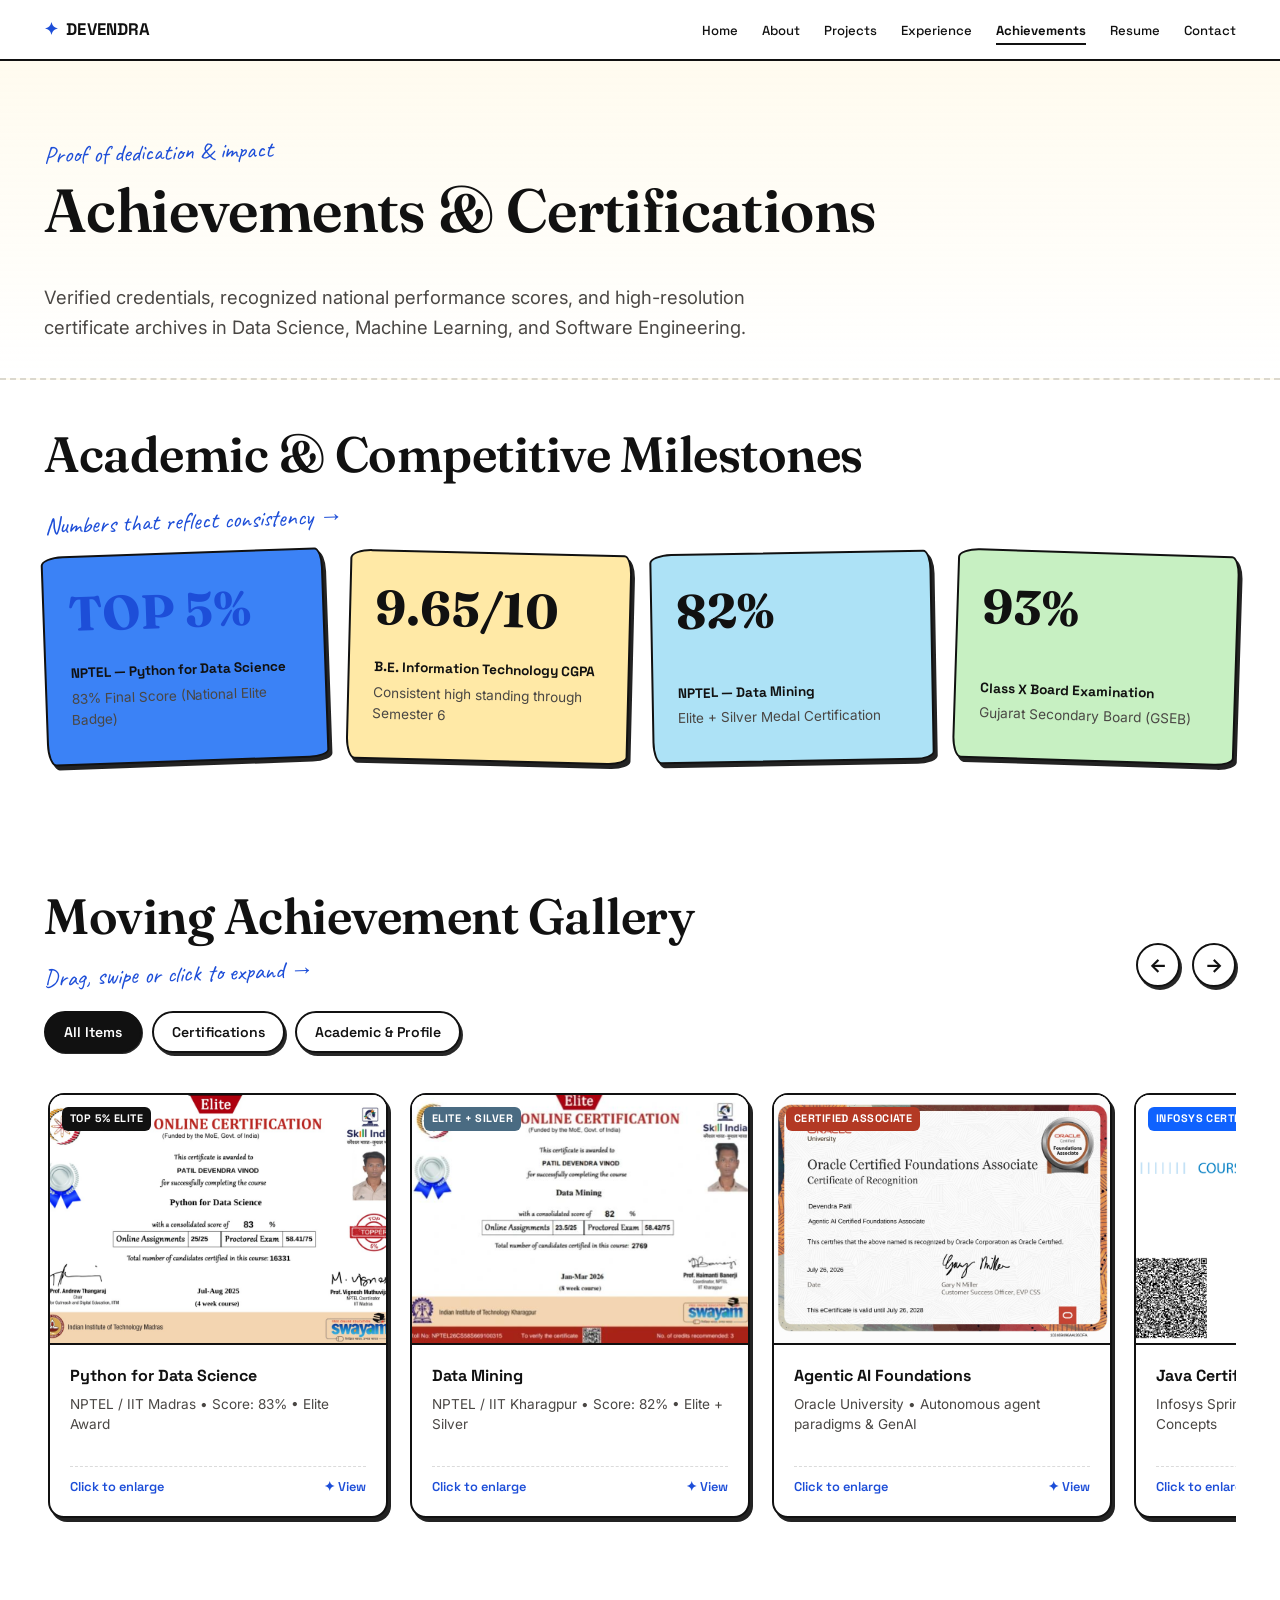
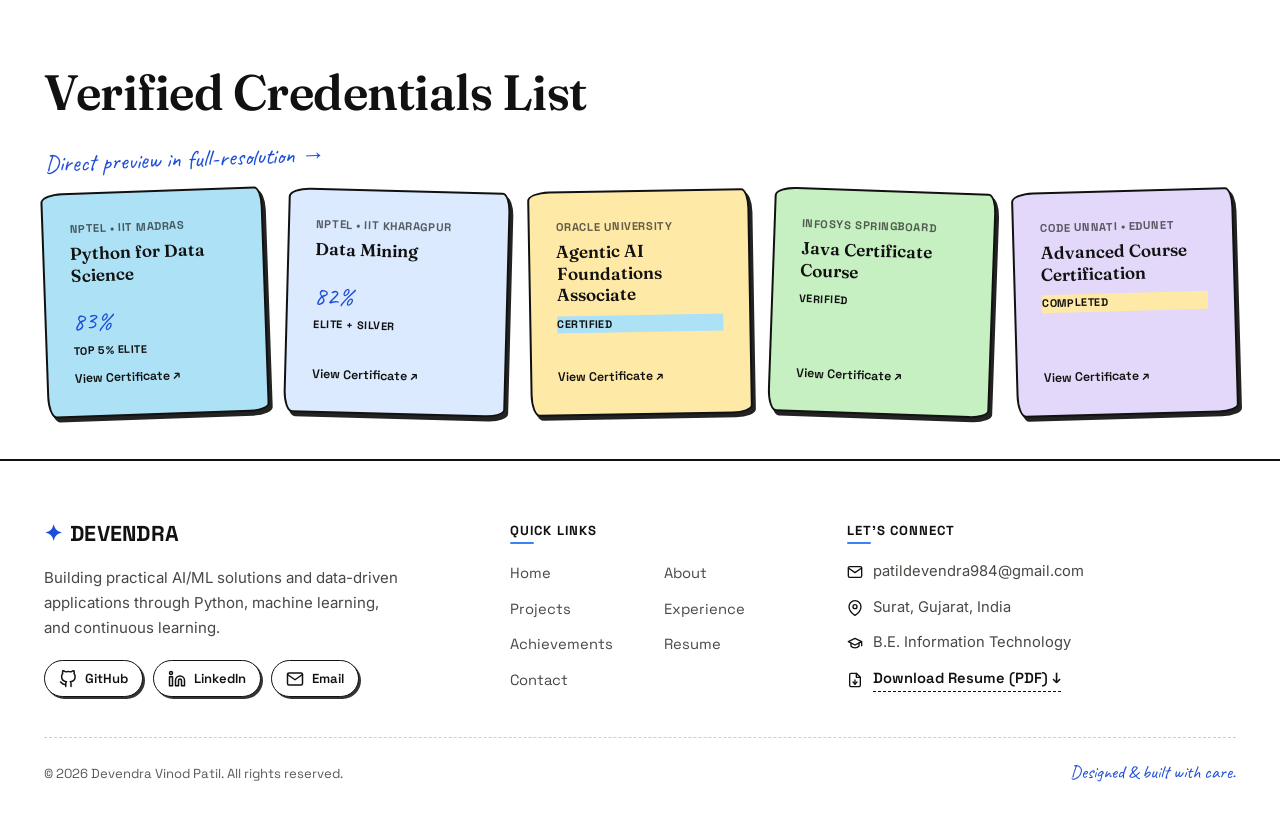
==== commit 05fbd385: "style: replace pink theme with boy blue palette, plain white background, and blue text selection" ====
--- a/achievements.html
+++ b/achievements.html
@@ -279,7 +279,7 @@
                             data-caption="Award Ceremony at C.K. Pithawala College Campus — Silver Medal &amp; Recognition for NPTEL Python for Data Science (IT Department)."
                             data-alt="Devendra receiving Digital Learning Excellence Award at CKPCET">
                             <div class="gallery-img-wrap">
-                                <span class="gallery-card-badge" style="background:#f45fae;">Award Ceremony</span>
+                                <span class="gallery-card-badge" style="background:#1D4ED8;">Award Ceremony</span>
                                 <img src="images/award-ckpcet-silver.png" alt="CKPCET Award Ceremony" class="pos-faces"
                                     loading="lazy">
                             </div>
--- a/css/style.css
+++ b/css/style.css
@@ -84,14 +84,14 @@
    1. DESIGN TOKENS (MODIFY COLORS & FONTS HERE)
 ============================================================ */
 :root {
-    /* Color Palette */
+    /* Color Palette — Masculine Blue Theme & Plain White */
     --bg: #FFFFFF;
-    --paper: #FFFDF9;
+    --paper: #FFFFFF;
     --ink: #111111;
     --ink-soft: #4a4744;
-    --pink: #FF8FCB;
-    --pink-deep: #f45fae;
-    --pink-soft: #FFD6EC;
+    --pink: #3B82F6;        /* Primary Boy Accent: Vibrant Royal / Electric Blue */
+    --pink-deep: #1D4ED8;   /* Deep Boy Accent: Rich Cobalt / Navy Blue */
+    --pink-soft: #DBEAFE;   /* Soft Boy Accent: Soft Ice / Sky Blue Pastel */
     --yellow: #FFE9A6;
     --blue: #ADE2F6;
     --green: #C7F0C2;
@@ -117,22 +117,36 @@
    2. BASE & GLOBAL TYPOGRAPHY
 ============================================================ */
 body {
-    background: var(--bg);
+    background: #FFFFFF;
     color: var(--ink);
     font-family: var(--ff-body);
     font-size: 16px;
     line-height: 1.6;
     -webkit-font-smoothing: antialiased;
     overflow-x: hidden;
-    background-image:
-        radial-gradient(circle, rgba(17, 17, 17, 0.06) 1px, transparent 1px);
-    background-size: 22px 22px;
-    background-position: -10px -10px;
+    background-image: none;
 }
 
 ::selection {
-    background: var(--pink);
-    color: var(--ink);
+    background: #2563EB;
+    color: #FFFFFF;
+}
+
+::-moz-selection {
+    background: #2563EB;
+    color: #FFFFFF;
+}
+
+input::selection,
+textarea::selection {
+    background: #2563EB;
+    color: #FFFFFF;
+}
+
+input::-moz-selection,
+textarea::-moz-selection {
+    background: #2563EB;
+    color: #FFFFFF;
 }
 
 :focus-visible {
@@ -957,7 +971,7 @@
 .goal-highlight {
     font-weight: 600;
     color: var(--ink);
-    background: linear-gradient(120deg, rgba(255, 233, 166, 0.6) 0%, rgba(255, 214, 236, 0.6) 100%);
+    background: linear-gradient(120deg, rgba(255, 233, 166, 0.6) 0%, rgba(219, 234, 254, 0.8) 100%);
     padding: 2px 6px;
     border-radius: 4px;
     border-bottom: 1.5px solid var(--ink);
